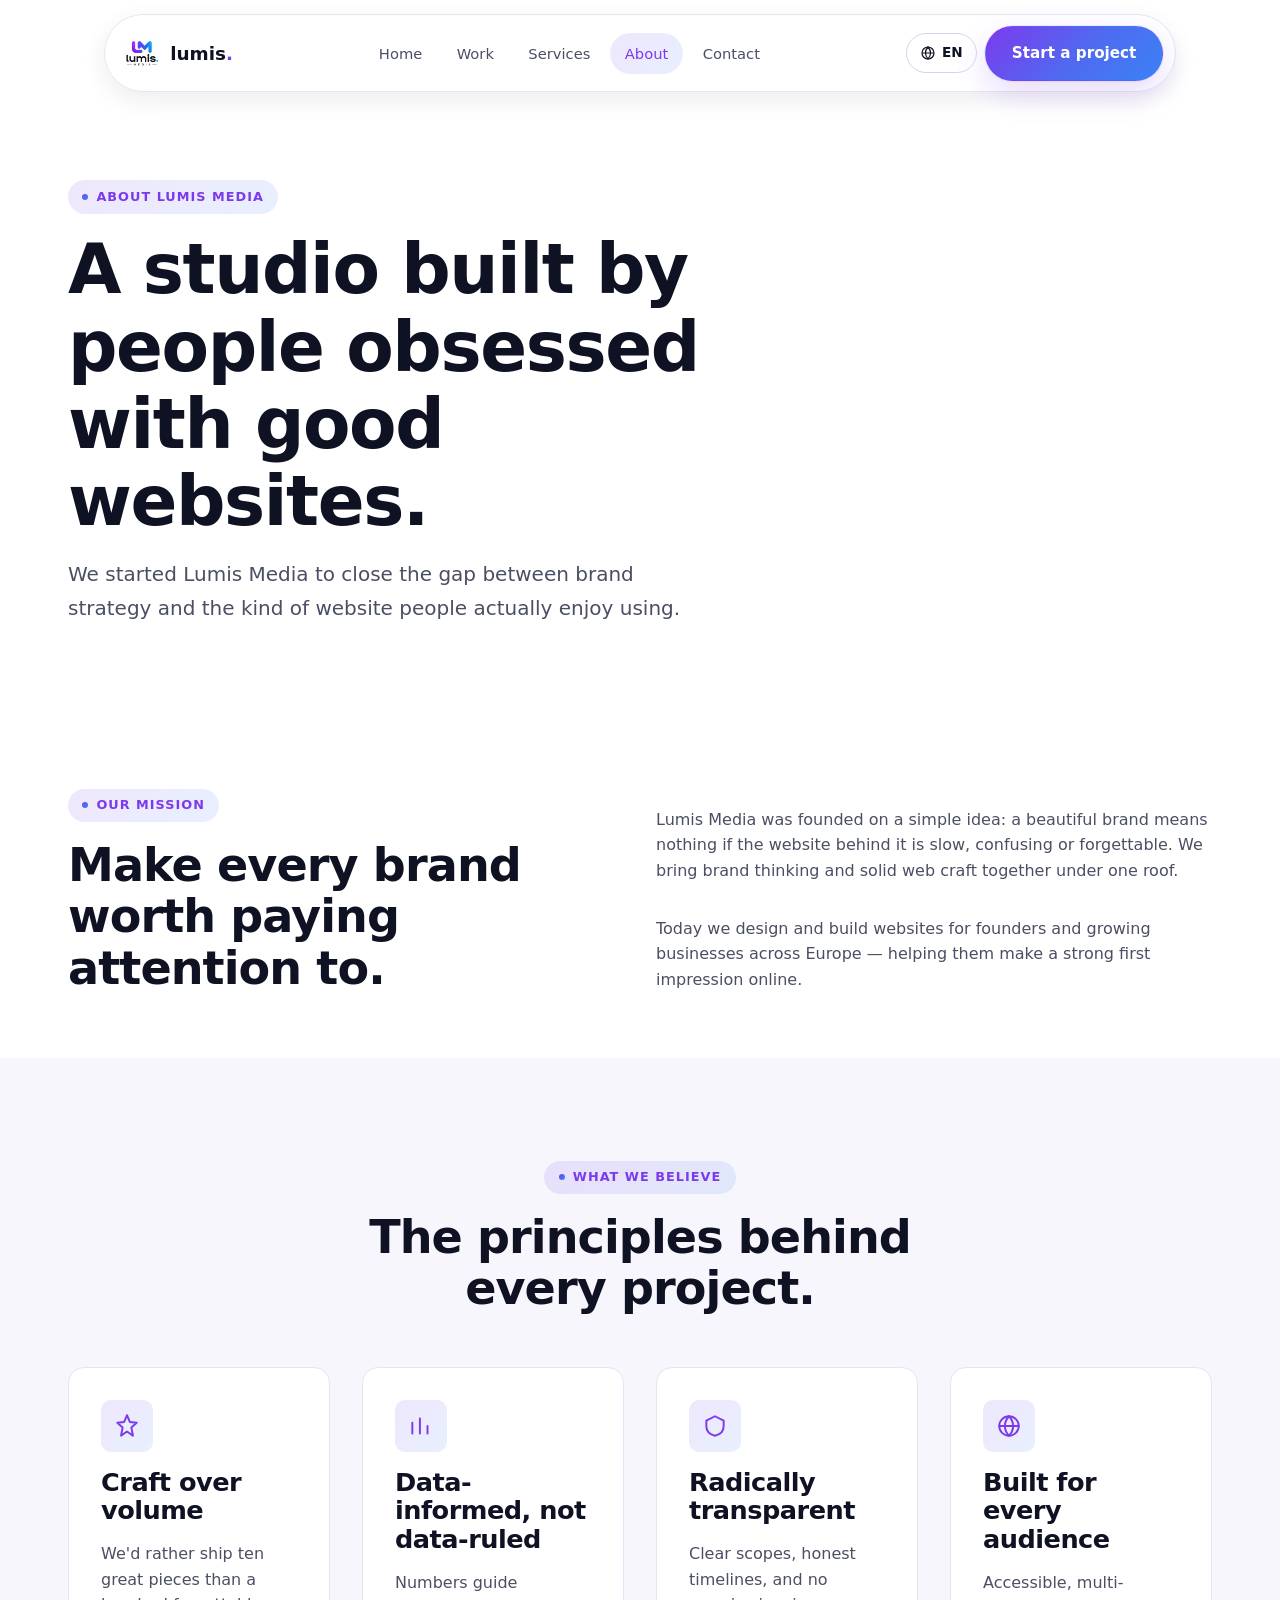
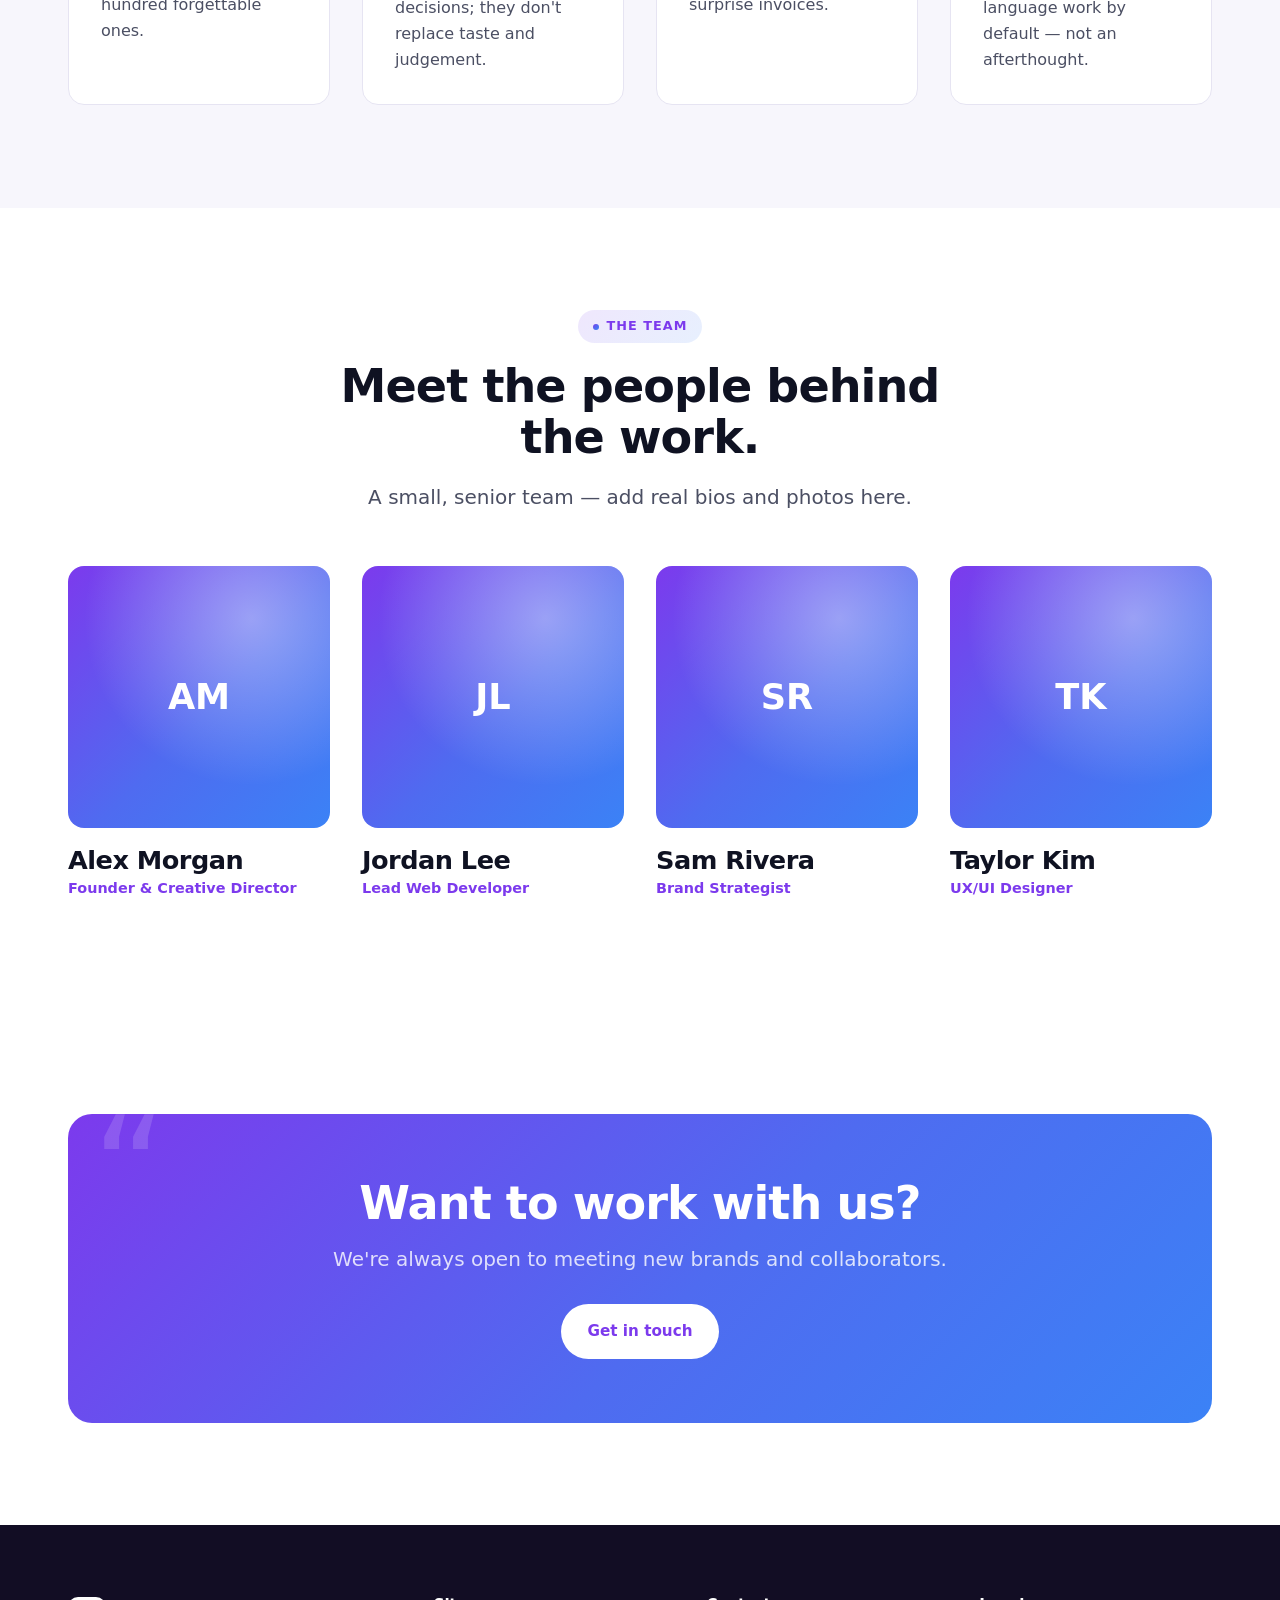
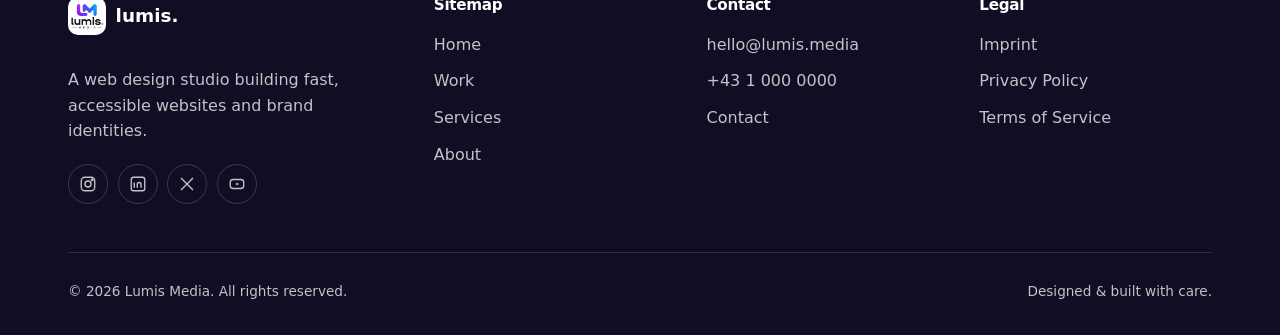
==== about.html @ 5426d350 "Initial commit: Lumis Media website Multi-page bilingual (EN/DE) website for Lumis Media, a web desi" ====
<!DOCTYPE html>
<html lang="en">
<head>
<meta charset="UTF-8">
<meta name="viewport" content="width=device-width, initial-scale=1">
<title data-page-title="meta.about_title">About — Lumis Media</title>
<meta name="description" content="Lumis Media is a media studio built by people obsessed with good stories — our mission, values and team.">
<link rel="icon" href="assets/img/logo.jpg">
<link rel="stylesheet" href="assets/css/styles.css">
</head>
<body>
<a class="skip-link" href="#main" data-i18n="common.skip_link">Skip to main content</a>

<div class="nav-wrap">
  <div class="container">
    <nav class="navbar" aria-label="Primary">
      <a class="brand" href="index.html">
        <img src="assets/img/logo.jpg" alt="Lumis Media logo" width="38" height="38">
        <span class="brand-word">lumis<span>.</span></span>
      </a>
      <div class="nav-links" role="menubar">
        <a href="index.html" data-i18n="common.nav.home">Home</a>
        <a href="work.html" data-i18n="common.nav.work">Work</a>
        <a href="services.html" data-i18n="common.nav.services">Services</a>
        <a href="about.html" aria-current="page" data-i18n="common.nav.about">About</a>
        <a href="contact.html" data-i18n="common.nav.contact">Contact</a>
      </div>
      <div class="nav-actions">
        <div class="lang-switch" data-lang-switch>
          <button class="lang-btn" data-lang-toggle aria-haspopup="true" aria-expanded="false" aria-label="Change language">
            <svg viewBox="0 0 24 24" fill="none" width="16" height="16" stroke="currentColor" stroke-width="1.8"><circle cx="12" cy="12" r="9"/><path d="M3 12h18M12 3c2.5 2.6 3.8 5.7 3.8 9s-1.3 6.4-3.8 9c-2.5-2.6-3.8-5.7-3.8-9s1.3-6.4 3.8-9Z"/></svg>
            <span data-lang-current>EN</span>
          </button>
          <div class="lang-menu" role="menu">
            <button role="menuitem" data-lang-option="en">English</button>
            <button role="menuitem" data-lang-option="de">Deutsch</button>
          </div>
        </div>
        <a class="btn btn-primary" href="contact.html" data-i18n="common.nav_cta">Start a project</a>
        <button class="nav-toggle" data-menu-toggle aria-label="Open menu" aria-expanded="false" aria-controls="mobile-menu">
          <svg viewBox="0 0 24 24" fill="none" width="20" height="20" stroke="currentColor" stroke-width="2" stroke-linecap="round"><path d="M4 7h16M4 12h16M4 17h16"/></svg>
        </button>
      </div>
    </nav>
  </div>
</div>

<div class="mobile-menu" id="mobile-menu" data-mobile-menu>
  <div class="mobile-menu-panel">
    <button class="mobile-menu-close" data-menu-close aria-label="Close menu">
      <svg viewBox="0 0 24 24" fill="none" width="18" height="18" stroke="currentColor" stroke-width="2" stroke-linecap="round"><path d="M6 6l12 12M18 6L6 18"/></svg>
    </button>
    <a href="index.html" data-i18n="common.nav.home">Home</a>
    <a href="work.html" data-i18n="common.nav.work">Work</a>
    <a href="services.html" data-i18n="common.nav.services">Services</a>
    <a href="about.html" data-i18n="common.nav.about">About</a>
    <a href="contact.html" data-i18n="common.nav.contact">Contact</a>
    <a class="btn btn-primary btn-block mt-2" href="contact.html" data-i18n="common.nav_cta">Start a project</a>
  </div>
</div>

<main id="main">

  <section class="page-hero container">
    <div class="section-head" data-reveal>
      <span class="eyebrow" data-i18n="about.hero.eyebrow">About Lumis Media</span>
      <h1 data-i18n="about.hero.title">A media studio built by people obsessed with good stories.</h1>
      <p class="text-lead mt-1" data-i18n="about.hero.lead">We started Lumis Media to close the gap between brand strategy and the kind of content people actually want to watch, read and share.</p>
    </div>
  </section>

  <section class="section-tight">
    <div class="container grid grid-2" style="align-items:center;">
      <div data-reveal>
        <span class="eyebrow" data-i18n="about.mission.eyebrow">Our mission</span>
        <h2 data-i18n="about.mission.title">Make every brand worth paying attention to.</h2>
      </div>
      <div data-reveal data-reveal-delay="1">
        <p class="text-muted mt-1" data-i18n="about.mission.text_1">Lumis Media was founded on a simple idea: great strategy means nothing if the content it produces gets scrolled past. We bring brand thinking and craft production together under one roof.</p>
        <p class="text-muted mt-2" data-i18n="about.mission.text_2">Today we work with founders, marketing teams and media brands across Europe — helping them plan, produce and distribute content that actually earns attention.</p>
      </div>
    </div>
  </section>

  <section class="section section-alt">
    <div class="container">
      <div class="section-head center" data-reveal>
        <span class="eyebrow" data-i18n="about.values.eyebrow">What we believe</span>
        <h2 data-i18n="about.values.title">The principles behind every project.</h2>
      </div>
      <div class="grid grid-4">
        <div class="card value-card" data-reveal>
          <div class="icon-tile"><svg viewBox="0 0 24 24" fill="none" stroke="currentColor" stroke-width="1.8" stroke-linecap="round" stroke-linejoin="round"><path d="M12 2l2.6 6.3L21 9l-5 4.3L17.5 21 12 17l-5.5 4L8 13.3 3 9l6.4-0.7z"/></svg></div>
          <h3 data-i18n="about.values.v1_title">Craft over volume</h3>
          <p class="text-muted mt-1" data-i18n="about.values.v1_text">We'd rather ship ten great pieces than a hundred forgettable ones.</p>
        </div>
        <div class="card value-card" data-reveal data-reveal-delay="1">
          <div class="icon-tile"><svg viewBox="0 0 24 24" fill="none" stroke="currentColor" stroke-width="1.8" stroke-linecap="round" stroke-linejoin="round"><path d="M4 19V9M11 19V5M18 19v-7"/></svg></div>
          <h3 data-i18n="about.values.v2_title">Data-informed, not data-ruled</h3>
          <p class="text-muted mt-1" data-i18n="about.values.v2_text">Numbers guide decisions; they don't replace taste and judgement.</p>
        </div>
        <div class="card value-card" data-reveal data-reveal-delay="2">
          <div class="icon-tile"><svg viewBox="0 0 24 24" fill="none" stroke="currentColor" stroke-width="1.8" stroke-linecap="round" stroke-linejoin="round"><path d="M12 3l8 4v5c0 4.5-3.2 7.9-8 9-4.8-1.1-8-4.5-8-9V7z"/></svg></div>
          <h3 data-i18n="about.values.v3_title">Radically transparent</h3>
          <p class="text-muted mt-1" data-i18n="about.values.v3_text">Clear scopes, honest timelines, and no surprise invoices.</p>
        </div>
        <div class="card value-card" data-reveal data-reveal-delay="3">
          <div class="icon-tile"><svg viewBox="0 0 24 24" fill="none" stroke="currentColor" stroke-width="1.8" stroke-linecap="round" stroke-linejoin="round"><circle cx="12" cy="12" r="9"/><path d="M3 12h18M12 3c2.5 2.6 3.8 5.7 3.8 9s-1.3 6.4-3.8 9c-2.5-2.6-3.8-5.7-3.8-9s1.3-6.4 3.8-9Z"/></svg></div>
          <h3 data-i18n="about.values.v4_title">Built for every audience</h3>
          <p class="text-muted mt-1" data-i18n="about.values.v4_text">Accessible, multi-language work by default — not an afterthought.</p>
        </div>
      </div>
    </div>
  </section>

  <section class="section">
    <div class="container">
      <div class="section-head center" data-reveal>
        <span class="eyebrow" data-i18n="about.team.eyebrow">The team</span>
        <h2 data-i18n="about.team.title">Meet the people behind the work.</h2>
        <p class="text-lead mt-1" data-i18n="about.team.text">A small, senior team — add real bios and photos here.</p>
      </div>
      <div class="grid grid-4">
        <div class="team-card" data-reveal>
          <div class="team-avatar">AM</div>
          <h3 data-i18n="about.team.t1_name">Alex Morgan</h3>
          <p class="team-role" data-i18n="about.team.t1_role">Founder & Creative Director</p>
        </div>
        <div class="team-card" data-reveal data-reveal-delay="1">
          <div class="team-avatar">JL</div>
          <h3 data-i18n="about.team.t2_name">Jordan Lee</h3>
          <p class="team-role" data-i18n="about.team.t2_role">Head of Video Production</p>
        </div>
        <div class="team-card" data-reveal data-reveal-delay="2">
          <div class="team-avatar">SR</div>
          <h3 data-i18n="about.team.t3_name">Sam Rivera</h3>
          <p class="team-role" data-i18n="about.team.t3_role">Brand Strategist</p>
        </div>
        <div class="team-card" data-reveal data-reveal-delay="3">
          <div class="team-avatar">TK</div>
          <h3 data-i18n="about.team.t4_name">Taylor Kim</h3>
          <p class="team-role" data-i18n="about.team.t4_role">Social & Growth Lead</p>
        </div>
      </div>
    </div>
  </section>

  <section class="section">
    <div class="container">
      <div class="testimonial" data-reveal style="text-align:center; display:flex; flex-direction:column; align-items:center;">
        <h2 style="color:#fff; margin-bottom:0.75rem;" data-i18n="about.cta.title">Want to work with us?</h2>
        <p class="text-lead" style="color:rgba(255,255,255,0.8); margin-bottom:1.75rem;" data-i18n="about.cta.text">We're always open to meeting new brands and collaborators.</p>
        <a class="btn btn-light" href="contact.html" data-i18n="about.cta.cta">Get in touch</a>
      </div>
    </div>
  </section>

</main>

<footer class="footer">
  <div class="container">
    <div class="footer-grid">
      <div>
        <a class="brand" href="index.html">
          <img src="assets/img/logo.jpg" alt="Lumis Media logo" width="38" height="38">
          <span class="brand-word">lumis<span>.</span></span>
        </a>
        <p class="mt-2" style="max-width:32ch" data-i18n="common.footer.tagline">A creative media studio crafting stories, brands and campaigns that move audiences.</p>
        <div class="footer-social">
          <a href="#" aria-label="Instagram"><svg viewBox="0 0 24 24" fill="none" stroke="currentColor" stroke-width="1.8"><rect x="3" y="3" width="18" height="18" rx="5"/><circle cx="12" cy="12" r="4"/><circle cx="17.5" cy="6.5" r="1"/></svg></a>
          <a href="#" aria-label="LinkedIn"><svg viewBox="0 0 24 24" fill="none" stroke="currentColor" stroke-width="1.8"><rect x="3" y="3" width="18" height="18" rx="3"/><path d="M7 10v7M7 7v.01M11 17v-4.5a2.5 2.5 0 0 1 5 0V17"/></svg></a>
          <a href="#" aria-label="X (Twitter)"><svg viewBox="0 0 24 24" fill="none" stroke="currentColor" stroke-width="1.8"><path d="M4 4l16 16M20 4L4 20"/></svg></a>
          <a href="#" aria-label="YouTube"><svg viewBox="0 0 24 24" fill="none" stroke="currentColor" stroke-width="1.8"><rect x="3" y="6" width="18" height="12" rx="4"/><path d="M11 10l4 2-4 2z" fill="currentColor" stroke="none"/></svg></a>
        </div>
      </div>
      <div>
        <h4 data-i18n="common.footer.col_sitemap">Sitemap</h4>
        <ul>
          <li><a href="index.html" data-i18n="common.nav.home">Home</a></li>
          <li><a href="work.html" data-i18n="common.nav.work">Work</a></li>
          <li><a href="services.html" data-i18n="common.nav.services">Services</a></li>
          <li><a href="about.html" data-i18n="common.nav.about">About</a></li>
        </ul>
      </div>
      <div>
        <h4 data-i18n="common.footer.col_contact">Contact</h4>
        <ul>
          <li><a href="mailto:hello@lumis.media">hello@lumis.media</a></li>
          <li><a href="tel:+43100000000">+43 1 000 0000</a></li>
          <li><a href="contact.html" data-i18n="common.nav.contact">Contact</a></li>
        </ul>
      </div>
      <div>
        <h4 data-i18n="common.footer.col_legal">Legal</h4>
        <ul>
          <li><a href="#" data-i18n="common.footer.imprint">Imprint</a></li>
          <li><a href="#" data-i18n="common.footer.privacy">Privacy Policy</a></li>
          <li><a href="#" data-i18n="common.footer.terms">Terms of Service</a></li>
        </ul>
      </div>
    </div>
    <div class="footer-bottom">
      <span>&copy; 2026 Lumis Media. <span data-i18n="common.footer.rights">All rights reserved.</span></span>
      <span data-i18n="common.footer.made_with">Designed & built with care.</span>
    </div>
  </div>
</footer>

<script src="assets/js/i18n-data.js"></script>
<script src="assets/js/i18n.js"></script>
<script src="assets/js/main.js"></script>
</body>
</html>
---- assets/css/styles.css ----
/* ==========================================================================
   Lumis Media — Design System
   Brand: violet -> blue gradient, clean light editorial, premium sans type
   ========================================================================== */

@import url('https://api.fontshare.com/v2/css?f[]=satoshi@700,500,400&f[]=general-sans@400,500,600,700&display=swap');

:root {
  /* Brand */
  --color-primary: #7C3AED;      /* violet-600 */
  --color-primary-dark: #6425D0;
  --color-primary-light: #A78BFA;
  --color-secondary: #3B82F6;    /* blue-500 */
  --color-secondary-light: #60A5FA;
  --gradient-brand: linear-gradient(135deg, #7C3AED 0%, #4F6BF0 55%, #3B82F6 100%);
  --gradient-brand-soft: linear-gradient(135deg, rgba(124,58,237,0.12) 0%, rgba(59,130,246,0.12) 100%);

  /* Neutrals */
  --color-bg: #FFFFFF;
  --color-bg-alt: #F7F6FC;
  --color-bg-dark: #120D24;
  --color-text: #0F1222;
  --color-text-muted: #4B4F63;
  --color-text-soft: #6B7086;
  --color-border: #E6E4F2;
  --color-border-strong: #D6D2EC;

  /* Feedback */
  --color-success: #16A34A;
  --color-error: #DC2626;

  /* Typography */
  --font-display: 'Satoshi', 'General Sans', 'Inter', system-ui, -apple-system, sans-serif;
  --font-body: 'General Sans', 'Inter', system-ui, -apple-system, sans-serif;

  /* Spacing / Layout */
  --container-max: 1240px;
  --container-pad: clamp(1.25rem, 4vw, 3rem);
  --radius-sm: 10px;
  --radius-md: 16px;
  --radius-lg: 24px;
  --radius-pill: 999px;

  /* Motion */
  --ease-out: cubic-bezier(0.16, 1, 0.3, 1);
  --dur-fast: 180ms;
  --dur-base: 300ms;
  --dur-slow: 600ms;

  /* Elevation */
  --shadow-sm: 0 1px 2px rgba(15, 18, 34, 0.06), 0 1px 1px rgba(15, 18, 34, 0.04);
  --shadow-md: 0 8px 24px rgba(30, 20, 70, 0.08);
  --shadow-lg: 0 20px 48px rgba(30, 20, 70, 0.14);
  --shadow-glow: 0 0 0 1px rgba(124,58,237,0.08), 0 12px 32px rgba(124,58,237,0.18);

  --z-nav: 100;
  --z-overlay: 200;
  --z-toast: 300;
}

/* ---------- Reset ---------- */
*, *::before, *::after { box-sizing: border-box; }
html { scroll-behavior: smooth; -webkit-text-size-adjust: 100%; }
@media (prefers-reduced-motion: reduce) {
  html { scroll-behavior: auto; }
  *, *::before, *::after {
    animation-duration: 0.01ms !important;
    animation-iteration-count: 1 !important;
    transition-duration: 0.01ms !important;
    scroll-behavior: auto !important;
  }
}

body {
  margin: 0;
  font-family: var(--font-body);
  font-size: 16px;
  line-height: 1.6;
  color: var(--color-text);
  background: var(--color-bg);
  -webkit-font-smoothing: antialiased;
  overflow-x: hidden;
}

img, svg, video { max-width: 100%; display: block; }
img { height: auto; }
a { color: inherit; text-decoration: none; }
ul { margin: 0; padding: 0; list-style: none; }
button { font: inherit; cursor: pointer; }
input, textarea, select { font: inherit; }

h1, h2, h3, h4 {
  font-family: var(--font-display);
  font-weight: 700;
  line-height: 1.12;
  letter-spacing: -0.02em;
  margin: 0;
  color: var(--color-text);
}

h1 { font-size: clamp(2.4rem, 5.4vw, 4.6rem); }
h2 { font-size: clamp(1.9rem, 3.6vw, 3rem); }
h3 { font-size: clamp(1.25rem, 2vw, 1.6rem); }

p { margin: 0; }
.text-lead { font-size: clamp(1.05rem, 1.6vw, 1.25rem); color: var(--color-text-muted); line-height: 1.7; }
.text-muted { color: var(--color-text-muted); }
.text-soft { color: var(--color-text-soft); }

:focus-visible {
  outline: 3px solid var(--color-primary);
  outline-offset: 2px;
  border-radius: 4px;
}

.skip-link {
  position: absolute;
  left: 1rem;
  top: -60px;
  background: var(--color-text);
  color: #fff;
  padding: 0.75rem 1.25rem;
  border-radius: var(--radius-sm);
  z-index: 999;
  transition: top var(--dur-base) var(--ease-out);
}
.skip-link:focus { top: 1rem; }

/* ---------- Layout ---------- */
.container {
  width: 100%;
  max-width: var(--container-max);
  margin-inline: auto;
  padding-inline: var(--container-pad);
}

section { position: relative; }
.section { padding-block: clamp(3.5rem, 8vw, 7rem); }
.section-tight { padding-block: clamp(2.5rem, 5vw, 4rem); }
.section-alt { background: var(--color-bg-alt); }

.eyebrow {
  display: inline-flex;
  align-items: center;
  gap: 0.5rem;
  font-size: 0.8rem;
  font-weight: 600;
  letter-spacing: 0.08em;
  text-transform: uppercase;
  color: var(--color-primary);
  background: var(--gradient-brand-soft);
  padding: 0.4rem 0.9rem;
  border-radius: var(--radius-pill);
  margin-bottom: 1.1rem;
}
.eyebrow::before {
  content: '';
  width: 6px; height: 6px;
  border-radius: 50%;
  background: var(--gradient-brand);
}

.section-head { max-width: 640px; margin-bottom: clamp(2rem, 5vw, 3.25rem); }
.section-head.center { margin-inline: auto; text-align: center; }

.grid { display: grid; gap: clamp(1.25rem, 3vw, 2rem); }
.grid-2 { grid-template-columns: repeat(2, 1fr); }
.grid-3 { grid-template-columns: repeat(3, 1fr); }
.grid-4 { grid-template-columns: repeat(4, 1fr); }

@media (max-width: 900px) {
  .grid-3, .grid-4 { grid-template-columns: repeat(2, 1fr); }
}
@media (max-width: 620px) {
  .grid-2, .grid-3, .grid-4 { grid-template-columns: 1fr; }
}

/* ---------- Buttons ---------- */
.btn {
  display: inline-flex;
  align-items: center;
  justify-content: center;
  gap: 0.55rem;
  font-family: var(--font-display);
  font-weight: 600;
  font-size: 0.95rem;
  padding: 0.9rem 1.6rem;
  border-radius: var(--radius-pill);
  border: 1px solid transparent;
  cursor: pointer;
  transition: transform var(--dur-fast) var(--ease-out), box-shadow var(--dur-fast) var(--ease-out), background var(--dur-fast) var(--ease-out), color var(--dur-fast) var(--ease-out), border-color var(--dur-fast) var(--ease-out);
  white-space: nowrap;
  min-height: 44px;
}
.btn:active { transform: scale(0.97); }
.btn svg { width: 18px; height: 18px; flex-shrink: 0; transition: transform var(--dur-base) var(--ease-out); }

.btn-primary {
  background: var(--gradient-brand);
  color: #fff;
  box-shadow: var(--shadow-glow);
}
.btn-primary:hover { transform: translateY(-2px); box-shadow: 0 16px 40px rgba(124,58,237,0.28); }

.btn-ghost {
  background: transparent;
  color: var(--color-text);
  border-color: var(--color-border-strong);
}
.btn-ghost:hover { border-color: var(--color-primary); color: var(--color-primary); background: var(--gradient-brand-soft); }

.btn-light {
  background: #fff;
  color: var(--color-primary);
}
.btn-light:hover { transform: translateY(-2px); box-shadow: var(--shadow-lg); }

.btn-block { width: 100%; }
.btn:hover svg.arrow { transform: translateX(3px); }

/* ---------- Navbar ---------- */
.nav-wrap {
  position: sticky;
  top: 0;
  z-index: var(--z-nav);
  padding-top: 0.9rem;
}
.navbar {
  max-width: var(--container-max);
  margin-inline: auto;
  margin-inline: max(1rem, calc((100vw - var(--container-max)) / 2 + 1rem));
  display: flex;
  align-items: center;
  justify-content: space-between;
  gap: 1rem;
  padding: 0.65rem 0.75rem 0.65rem 1.1rem;
  background: rgba(255, 255, 255, 0.72);
  backdrop-filter: blur(16px) saturate(160%);
  -webkit-backdrop-filter: blur(16px) saturate(160%);
  border: 1px solid var(--color-border);
  border-radius: var(--radius-pill);
  box-shadow: var(--shadow-md);
}

.brand { display: flex; align-items: center; gap: 0.6rem; font-family: var(--font-display); font-weight: 700; }
.brand img { width: 38px; height: 38px; border-radius: 10px; }
.brand-word { font-size: 1.15rem; color: var(--color-text); }
.brand-word span { color: var(--color-primary); }

.nav-links { display: flex; align-items: center; gap: 0.35rem; }
.nav-links a {
  padding: 0.55rem 0.9rem;
  border-radius: var(--radius-pill);
  font-size: 0.92rem;
  font-weight: 500;
  color: var(--color-text-muted);
  transition: background var(--dur-fast) var(--ease-out), color var(--dur-fast) var(--ease-out);
}
.nav-links a:hover, .nav-links a[aria-current="page"] { background: var(--gradient-brand-soft); color: var(--color-primary); }

.nav-actions { display: flex; align-items: center; gap: 0.5rem; }

.lang-switch { position: relative; }
.lang-btn {
  display: flex; align-items: center; gap: 0.35rem;
  background: transparent; border: 1px solid var(--color-border-strong);
  border-radius: var(--radius-pill); padding: 0.5rem 0.85rem;
  font-size: 0.85rem; font-weight: 600; color: var(--color-text);
  min-height: 40px;
}
.lang-btn:hover { border-color: var(--color-primary); }
.lang-menu {
  position: absolute; right: 0; top: calc(100% + 0.5rem);
  background: #fff; border: 1px solid var(--color-border);
  border-radius: var(--radius-sm); box-shadow: var(--shadow-lg);
  padding: 0.4rem; min-width: 140px;
  opacity: 0; visibility: hidden; transform: translateY(-6px);
  transition: opacity var(--dur-fast) var(--ease-out), transform var(--dur-fast) var(--ease-out), visibility var(--dur-fast);
}
.lang-switch.open .lang-menu { opacity: 1; visibility: visible; transform: translateY(0); }
.lang-menu button {
  display: flex; width: 100%; align-items: center; gap: 0.5rem;
  background: none; border: none; padding: 0.55rem 0.7rem; border-radius: 8px;
  font-size: 0.88rem; color: var(--color-text); text-align: left; min-height: 40px;
}
.lang-menu button:hover { background: var(--color-bg-alt); }
.lang-menu button[aria-current="true"] { color: var(--color-primary); font-weight: 600; }

.nav-toggle {
  display: none;
  background: var(--color-text); color: #fff;
  width: 42px; height: 42px; border-radius: 50%;
  align-items: center; justify-content: center; border: none;
}

@media (max-width: 860px) {
  .nav-links { display: none; }
  .nav-toggle { display: inline-flex; }
}

@media (max-width: 520px) {
  .navbar { padding: 0.55rem 0.6rem 0.55rem 0.9rem; }
  .nav-actions .btn-primary { display: none; }
  .brand-word { font-size: 1.05rem; }
}

.mobile-menu {
  position: fixed; inset: 0; z-index: var(--z-overlay);
  background: rgba(15, 18, 34, 0.5);
  backdrop-filter: blur(4px);
  opacity: 0; visibility: hidden; transition: opacity var(--dur-base) var(--ease-out), visibility var(--dur-base);
}
.mobile-menu.open { opacity: 1; visibility: visible; }
.mobile-menu-panel {
  position: absolute; top: 0; right: 0; height: 100%; width: min(320px, 85vw);
  background: #fff; padding: 1.5rem; display: flex; flex-direction: column; gap: 1.5rem;
  transform: translateX(100%); transition: transform var(--dur-slow) var(--ease-out);
  overflow-y: auto;
}
.mobile-menu.open .mobile-menu-panel { transform: translateX(0); }
.mobile-menu-panel a {
  font-family: var(--font-display); font-size: 1.15rem; font-weight: 600;
  padding: 0.85rem 0.5rem; border-bottom: 1px solid var(--color-border);
}
.mobile-menu-close {
  align-self: flex-end; width: 42px; height: 42px; border-radius: 50%;
  background: var(--color-bg-alt); border: none; display: flex; align-items: center; justify-content: center;
}

/* ---------- Hero ---------- */
.hero {
  position: relative;
  padding-block: clamp(3.5rem, 10vw, 7rem) clamp(3rem, 8vw, 5rem);
  overflow: hidden;
  isolation: isolate;
}
.hero-bg-blob {
  position: absolute;
  inset: -20% -10% auto auto;
  width: min(60vw, 720px);
  aspect-ratio: 1;
  background: var(--gradient-brand);
  opacity: 0.16;
  filter: blur(80px);
  border-radius: 50%;
  z-index: -1;
  transition: transform 900ms var(--ease-out);
  will-change: transform;
}
.hero-grid {
  display: grid;
  grid-template-columns: 1.1fr 0.9fr;
  gap: clamp(2rem, 5vw, 4rem);
  align-items: center;
}
@media (max-width: 940px) {
  .hero-grid { grid-template-columns: 1fr; text-align: left; }
}

.hero-copy h1 { margin-bottom: 1.25rem; }
.hero-copy .text-lead { margin-bottom: 2rem; max-width: 46ch; }
.hero-actions { display: flex; gap: 1rem; flex-wrap: wrap; }

.hero-visual {
  position: relative;
  aspect-ratio: 4/5;
  border-radius: var(--radius-lg);
  background: var(--gradient-brand);
  box-shadow: var(--shadow-lg);
  overflow: hidden;
}
.hero-visual::after {
  content: '';
  position: absolute; inset: 0;
  background: radial-gradient(circle at 30% 20%, rgba(255,255,255,0.35), transparent 55%);
  mix-blend-mode: overlay;
}
.hero-visual-card {
  position: absolute; left: 1.25rem; right: 1.25rem; bottom: 1.25rem;
  background: rgba(255,255,255,0.92);
  backdrop-filter: blur(10px);
  border-radius: var(--radius-md);
  padding: 1.1rem 1.3rem;
  display: flex; align-items: center; gap: 0.9rem;
  box-shadow: var(--shadow-md);
}
.hero-visual-card .dot { width: 42px; height: 42px; border-radius: 50%; background: var(--gradient-brand); flex-shrink: 0; }

.hero-stats { display: flex; gap: clamp(1.5rem, 4vw, 3rem); margin-top: clamp(2.5rem, 5vw, 3.5rem); flex-wrap: wrap; }
.hero-stat .num { font-family: var(--font-display); font-size: clamp(1.6rem, 3vw, 2.2rem); font-weight: 700; color: var(--color-text); }
.hero-stat .num .grad { background: var(--gradient-brand); -webkit-background-clip: text; background-clip: text; color: transparent; }
.hero-stat .label { font-size: 0.85rem; color: var(--color-text-soft); }

/* ---------- Marquee ---------- */
.marquee { overflow: hidden; -webkit-mask-image: linear-gradient(90deg, transparent, #000 8%, #000 92%, transparent); mask-image: linear-gradient(90deg, transparent, #000 8%, #000 92%, transparent); }
.marquee-track {
  display: flex;
  width: max-content;
  gap: clamp(2.5rem, 6vw, 4.5rem);
  animation: marquee 28s linear infinite;
}
.marquee:hover .marquee-track { animation-play-state: paused; }
.marquee-track span {
  font-family: var(--font-display); font-weight: 700; font-size: 1.4rem;
  color: var(--color-text-soft); opacity: 0.55; white-space: nowrap;
}
@keyframes marquee { from { transform: translateX(0); } to { transform: translateX(-50%); } }

/* ---------- Cards ---------- */
.card {
  background: #fff;
  border: 1px solid var(--color-border);
  border-radius: var(--radius-md);
  padding: clamp(1.5rem, 3vw, 2rem);
  transition: transform var(--dur-base) var(--ease-out), box-shadow var(--dur-base) var(--ease-out), border-color var(--dur-base) var(--ease-out);
}
.card:hover { transform: translateY(-6px); box-shadow: var(--shadow-lg); border-color: var(--color-border-strong); }

.icon-tile {
  width: 52px; height: 52px; border-radius: var(--radius-sm);
  background: var(--gradient-brand-soft);
  display: flex; align-items: center; justify-content: center;
  color: var(--color-primary);
  margin-bottom: 1.25rem;
}
.icon-tile svg { width: 26px; height: 26px; }

.service-card h3 { margin-bottom: 0.6rem; }
.service-card p { color: var(--color-text-muted); }
.service-card .tag-list { margin-top: 1.1rem; display: flex; flex-wrap: wrap; gap: 0.4rem; }
.tag {
  font-size: 0.76rem; font-weight: 600; padding: 0.3rem 0.65rem;
  border-radius: var(--radius-pill); background: var(--color-bg-alt); color: var(--color-text-muted);
}

/* Project / work cards */
.project-card {
  position: relative;
  border-radius: var(--radius-lg);
  overflow: hidden;
  border: 1px solid var(--color-border);
  background: #fff;
  cursor: pointer;
  transition: transform var(--dur-base) var(--ease-out), box-shadow var(--dur-base) var(--ease-out);
}
.project-card:hover { transform: translateY(-6px); box-shadow: var(--shadow-lg); }
.project-thumb {
  aspect-ratio: 4/3;
  position: relative;
  overflow: hidden;
}
.project-thumb img { width: 100%; height: 100%; object-fit: cover; transition: transform 700ms var(--ease-out); }
.project-card:hover .project-thumb img { transform: scale(1.06); }
.project-thumb .placeholder-art { width: 100%; height: 100%; }
.project-body { padding: 1.4rem 1.5rem 1.6rem; }
.project-cat { font-size: 0.78rem; font-weight: 600; color: var(--color-primary); text-transform: uppercase; letter-spacing: 0.05em; }
.project-body h3 { margin-top: 0.4rem; }
.project-body p { color: var(--color-text-muted); margin-top: 0.4rem; font-size: 0.94rem; }

.project-card.featured { grid-column: span 2; }
.project-card.featured .project-thumb { aspect-ratio: 16/9; }
@media (max-width: 760px) { .project-card.featured { grid-column: span 1; } }

.badge-placeholder {
  position: absolute; top: 0.9rem; left: 0.9rem;
  background: rgba(15,18,34,0.85); color: #fff;
  font-size: 0.72rem; font-weight: 600; letter-spacing: 0.03em;
  padding: 0.35rem 0.7rem; border-radius: var(--radius-pill);
  z-index: 2;
}

/* Filters */
.filter-bar { display: flex; flex-wrap: wrap; gap: 0.6rem; margin-bottom: clamp(2rem, 4vw, 2.75rem); }
.filter-btn {
  background: #fff; border: 1px solid var(--color-border-strong);
  padding: 0.55rem 1.1rem; border-radius: var(--radius-pill);
  font-size: 0.88rem; font-weight: 600; color: var(--color-text-muted);
  transition: all var(--dur-fast) var(--ease-out); min-height: 42px;
}
.filter-btn:hover { border-color: var(--color-primary); color: var(--color-primary); }
.filter-btn.active { background: var(--gradient-brand); color: #fff; border-color: transparent; }

/* ---------- Team ---------- */
.team-card { text-align: left; }
.team-avatar {
  width: 100%; aspect-ratio: 1; border-radius: var(--radius-md);
  background: var(--gradient-brand); display: flex; align-items: center; justify-content: center;
  font-family: var(--font-display); font-weight: 700; font-size: 2.2rem; color: #fff;
  margin-bottom: 1.1rem; position: relative; overflow: hidden;
}
.team-avatar::after { content: ''; position: absolute; inset: 0; background: radial-gradient(circle at 70% 20%, rgba(255,255,255,0.4), transparent 60%); }
.team-card h3 { margin-bottom: 0.15rem; }
.team-role { color: var(--color-primary); font-weight: 600; font-size: 0.9rem; margin-bottom: 0.6rem; }

/* ---------- Testimonial ---------- */
.testimonial {
  background: var(--gradient-brand);
  border-radius: var(--radius-lg);
  padding: clamp(2.25rem, 6vw, 4rem);
  color: #fff;
  position: relative;
  overflow: hidden;
}
.testimonial::before {
  content: '\201C';
  position: absolute; top: -1rem; left: 1.5rem;
  font-family: var(--font-display); font-size: 9rem; color: rgba(255,255,255,0.15); line-height: 1;
}
.testimonial blockquote { font-size: clamp(1.2rem, 2.4vw, 1.7rem); font-family: var(--font-display); font-weight: 500; max-width: 70ch; position: relative; z-index: 1; margin: 0 0 1.75rem; }
.testimonial .author { display: flex; align-items: center; gap: 0.9rem; }
.testimonial .avatar { width: 46px; height: 46px; border-radius: 50%; background: rgba(255,255,255,0.25); flex-shrink: 0; }

/* ---------- Newsletter / CTA band ---------- */
.cta-band {
  border-radius: var(--radius-lg);
  background: var(--color-bg-dark);
  color: #fff;
  padding: clamp(2.5rem, 6vw, 4.5rem);
  position: relative;
  overflow: hidden;
  isolation: isolate;
}
.cta-band::before {
  content: '';
  position: absolute; inset: 0;
  background: radial-gradient(circle at 15% 15%, rgba(124,58,237,0.55), transparent 45%), radial-gradient(circle at 85% 85%, rgba(59,130,246,0.5), transparent 45%);
  z-index: -1;
}
.cta-band .grid-2 { align-items: center; }

.form-row { display: flex; gap: 0.75rem; flex-wrap: wrap; margin-top: 1.5rem; }
.form-row input[type="email"] {
  flex: 1 1 240px;
  min-width: 0;
  padding: 0.9rem 1.2rem;
  border-radius: var(--radius-pill);
  border: 1px solid rgba(255,255,255,0.25);
  background: rgba(255,255,255,0.08);
  color: #fff;
  min-height: 48px;
}
.form-row input::placeholder { color: rgba(255,255,255,0.6); }
.form-note { font-size: 0.8rem; color: rgba(255,255,255,0.6); margin-top: 0.75rem; }

/* ---------- Forms (contact) ---------- */
.field { margin-bottom: 1.3rem; }
.field label { display: block; font-weight: 600; font-size: 0.9rem; margin-bottom: 0.5rem; }
.field input, .field textarea {
  width: 100%;
  padding: 0.85rem 1.05rem;
  border: 1px solid var(--color-border-strong);
  border-radius: var(--radius-sm);
  background: #fff;
  color: var(--color-text);
  min-height: 48px;
  transition: border-color var(--dur-fast) var(--ease-out), box-shadow var(--dur-fast) var(--ease-out);
}
.field textarea { min-height: 140px; resize: vertical; }
.field input:focus, .field textarea:focus {
  outline: none; border-color: var(--color-primary); box-shadow: 0 0 0 4px rgba(124,58,237,0.14);
}
.field .error-msg { display: none; color: var(--color-error); font-size: 0.82rem; margin-top: 0.4rem; }
.field.invalid input, .field.invalid textarea { border-color: var(--color-error); }
.field.invalid .error-msg { display: block; }

.form-success {
  display: none;
  align-items: center; gap: 0.75rem;
  background: #ECFDF3; color: #027A48;
  border: 1px solid #ABEFC6; border-radius: var(--radius-sm);
  padding: 1rem 1.2rem; margin-top: 1.25rem; font-weight: 600;
}
.form-success.show { display: flex; }

/* ---------- Footer ---------- */
.footer { background: var(--color-bg-dark); color: rgba(255,255,255,0.75); padding-block: clamp(3rem, 6vw, 4.5rem) 2rem; }
.footer .brand-word, .footer .brand-word span { color: #fff; }
.footer-grid { display: grid; grid-template-columns: 1.4fr 1fr 1fr 1fr; gap: 2.5rem; }
@media (max-width: 780px) { .footer-grid { grid-template-columns: 1fr 1fr; } }
@media (max-width: 480px) { .footer-grid { grid-template-columns: 1fr; } }
.footer h4 { color: #fff; font-size: 0.95rem; margin-bottom: 1.1rem; }
.footer ul li { margin-bottom: 0.7rem; }
.footer a:hover { color: #fff; }
.footer-social { display: flex; gap: 0.6rem; margin-top: 1.25rem; }
.footer-social a {
  width: 40px; height: 40px; border-radius: 50%; border: 1px solid rgba(255,255,255,0.18);
  display: flex; align-items: center; justify-content: center;
}
.footer-social a:hover { background: rgba(255,255,255,0.1); }
.footer-social svg { width: 18px; height: 18px; }
.footer-bottom {
  margin-top: 3rem; padding-top: 1.75rem; border-top: 1px solid rgba(255,255,255,0.12);
  display: flex; justify-content: space-between; flex-wrap: wrap; gap: 1rem; font-size: 0.85rem;
}

/* ---------- Scroll reveal ---------- */
[data-reveal] { opacity: 0; transform: translateY(28px); transition: opacity var(--dur-slow) var(--ease-out), transform var(--dur-slow) var(--ease-out); }
[data-reveal].in-view { opacity: 1; transform: translateY(0); }
[data-reveal-delay="1"] { transition-delay: 90ms; }
[data-reveal-delay="2"] { transition-delay: 180ms; }
[data-reveal-delay="3"] { transition-delay: 270ms; }
[data-reveal-delay="4"] { transition-delay: 360ms; }

/* ---------- Page hero (inner pages) ---------- */
.page-hero { padding-block: clamp(3rem, 8vw, 5.5rem) clamp(2rem, 5vw, 3rem); }
.page-hero .text-lead { max-width: 60ch; }
.breadcrumb { display: flex; align-items: center; gap: 0.5rem; font-size: 0.85rem; color: var(--color-text-soft); margin-bottom: 1.25rem; }
.breadcrumb a:hover { color: var(--color-primary); }

/* ---------- Values / process ---------- */
.value-card .icon-tile { margin-bottom: 1rem; }
.process-step { display: flex; gap: 1.25rem; }
.process-num {
  font-family: var(--font-display); font-weight: 700; font-size: 1.1rem;
  width: 44px; height: 44px; border-radius: 50%; flex-shrink: 0;
  background: var(--gradient-brand-soft); color: var(--color-primary);
  display: flex; align-items: center; justify-content: center;
}
.process-step:not(:last-child) { margin-bottom: 2rem; padding-bottom: 2rem; border-bottom: 1px dashed var(--color-border-strong); }

/* ---------- Utilities ---------- */
.flex { display: flex; }
.items-center { align-items: center; }
.justify-between { justify-content: space-between; }
.gap-1 { gap: 0.5rem; } .gap-2 { gap: 1rem; } .gap-3 { gap: 1.5rem; }
.mt-1 { margin-top: 1rem; } .mt-2 { margin-top: 2rem; } .mt-3 { margin-top: 3rem; }
.text-center { text-align: center; }
.sr-only {
  position: absolute; width: 1px; height: 1px; padding: 0; margin: -1px;
  overflow: hidden; clip: rect(0,0,0,0); white-space: nowrap; border: 0;
}
.skeleton {
  background: linear-gradient(90deg, var(--color-bg-alt) 25%, #fff 37%, var(--color-bg-alt) 63%);
  background-size: 400% 100%;
  animation: skeleton-loading 1.4s ease infinite;
}
@keyframes skeleton-loading { 0% { background-position: 100% 50%; } 100% { background-position: 0 50%; } }
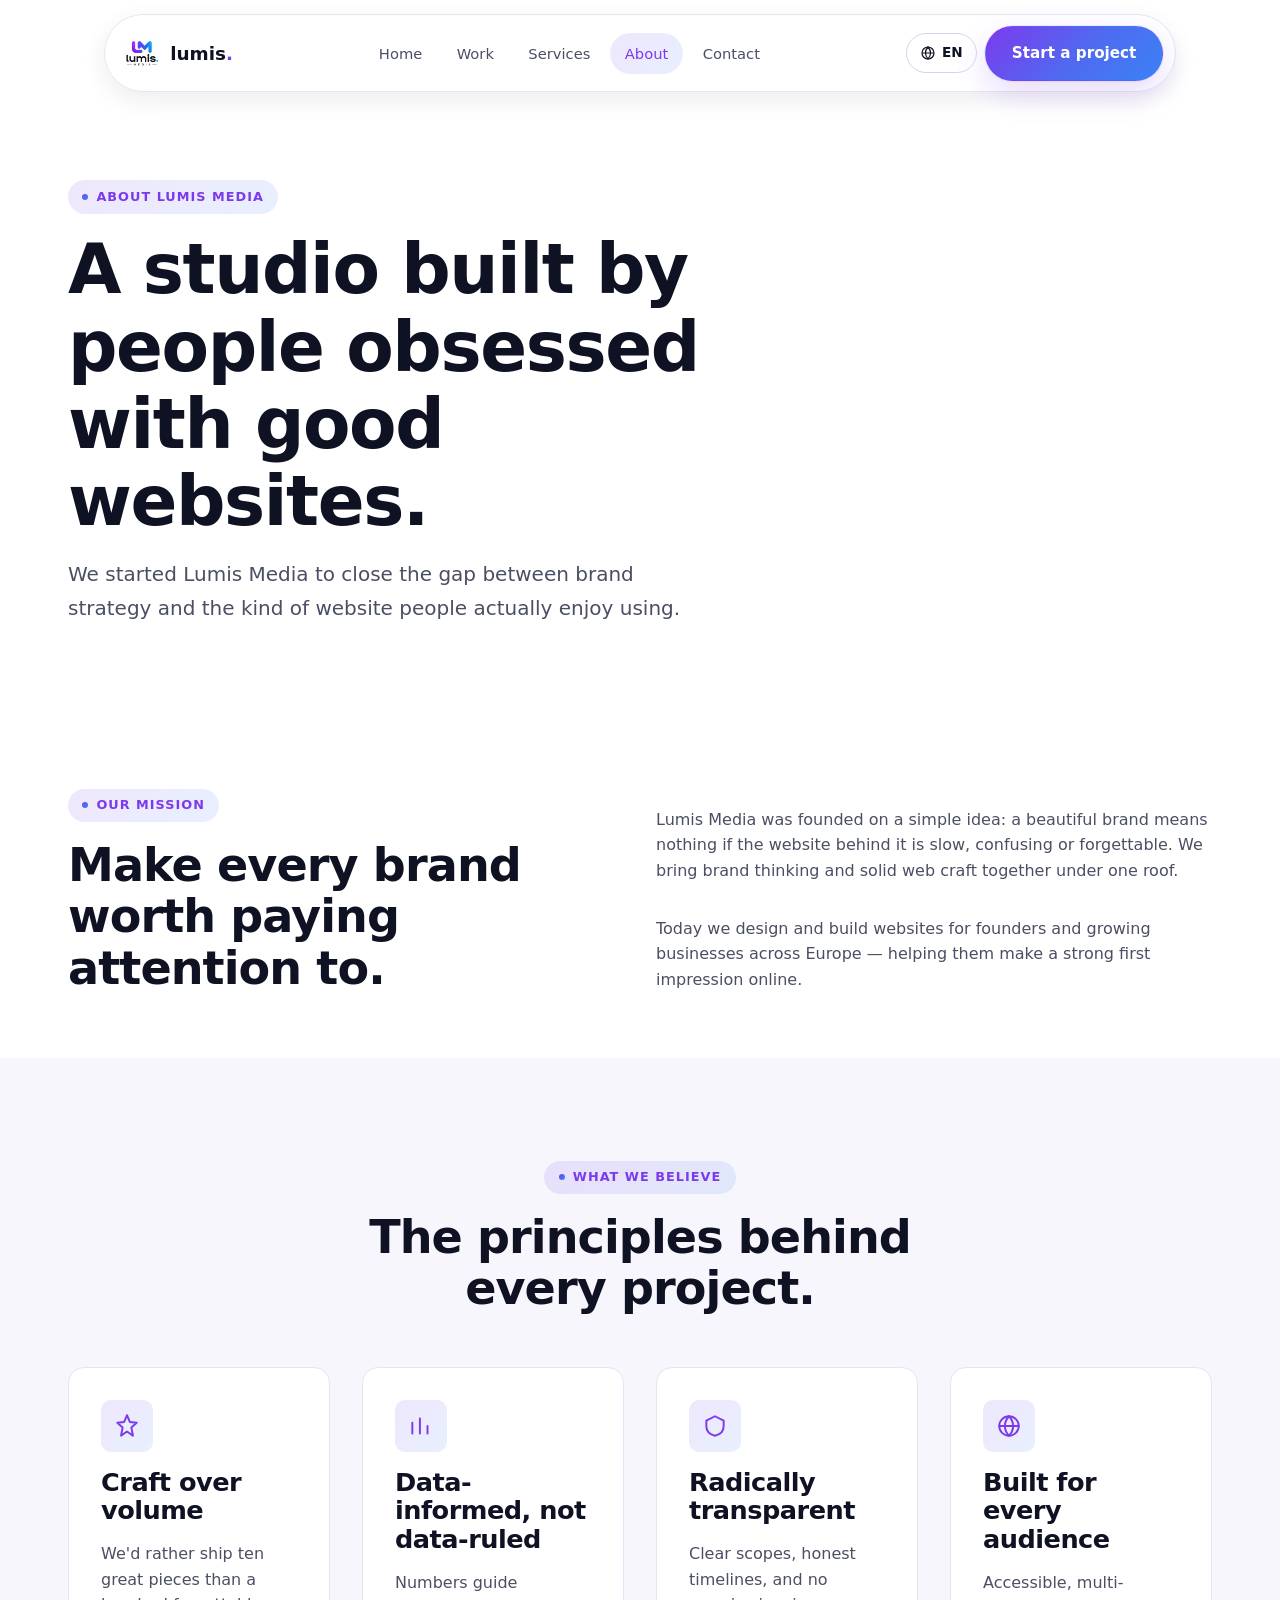
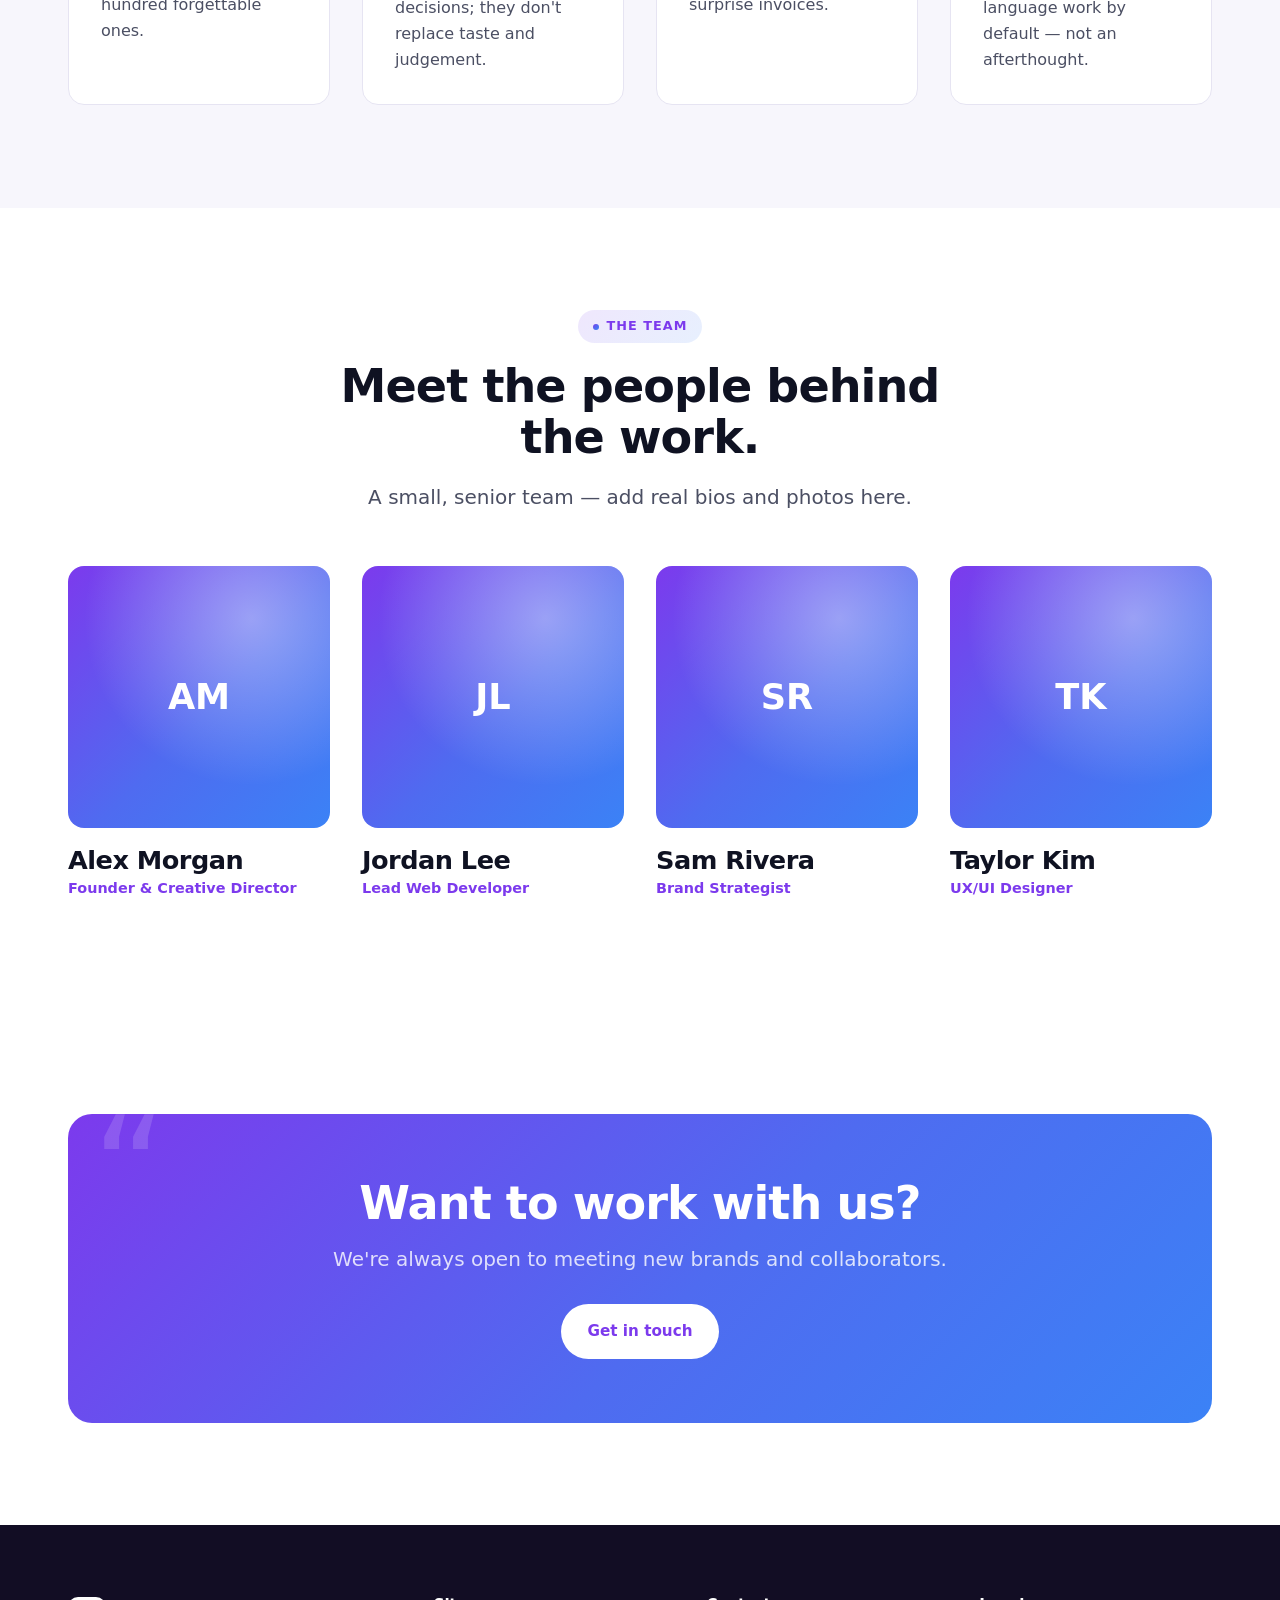
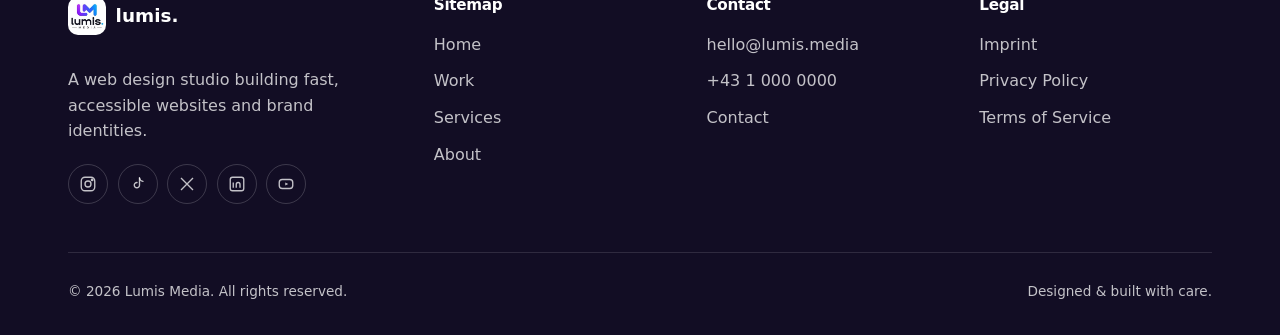
==== commit 6a72bc0f: "Add real social media links to footer Wire up Instagram, TikTok, X, LinkedIn, and YouTube footer ico" ====
--- a/about.html
+++ b/about.html
@@ -167,10 +167,11 @@
         </a>
         <p class="mt-2" style="max-width:32ch" data-i18n="common.footer.tagline">A creative media studio crafting stories, brands and campaigns that move audiences.</p>
         <div class="footer-social">
-          <a href="#" aria-label="Instagram"><svg viewBox="0 0 24 24" fill="none" stroke="currentColor" stroke-width="1.8"><rect x="3" y="3" width="18" height="18" rx="5"/><circle cx="12" cy="12" r="4"/><circle cx="17.5" cy="6.5" r="1"/></svg></a>
-          <a href="#" aria-label="LinkedIn"><svg viewBox="0 0 24 24" fill="none" stroke="currentColor" stroke-width="1.8"><rect x="3" y="3" width="18" height="18" rx="3"/><path d="M7 10v7M7 7v.01M11 17v-4.5a2.5 2.5 0 0 1 5 0V17"/></svg></a>
-          <a href="#" aria-label="X (Twitter)"><svg viewBox="0 0 24 24" fill="none" stroke="currentColor" stroke-width="1.8"><path d="M4 4l16 16M20 4L4 20"/></svg></a>
-          <a href="#" aria-label="YouTube"><svg viewBox="0 0 24 24" fill="none" stroke="currentColor" stroke-width="1.8"><rect x="3" y="6" width="18" height="12" rx="4"/><path d="M11 10l4 2-4 2z" fill="currentColor" stroke="none"/></svg></a>
+          <a href="https://www.instagram.com/lumis_media/" target="_blank" rel="noopener noreferrer" aria-label="Instagram"><svg viewBox="0 0 24 24" fill="none" stroke="currentColor" stroke-width="1.8"><rect x="3" y="3" width="18" height="18" rx="5"/><circle cx="12" cy="12" r="4"/><circle cx="17.5" cy="6.5" r="1"/></svg></a>
+          <a href="https://www.tiktok.com/@lumis_media?lang=de-DE" target="_blank" rel="noopener noreferrer" aria-label="TikTok"><svg viewBox="0 0 24 24" fill="none" stroke="currentColor" stroke-width="1.8" stroke-linecap="round" stroke-linejoin="round"><path d="M14 4v9.5a3.5 3.5 0 1 1-3.3-3.49"/><path d="M14 4c.4 2.4 2.2 4.2 4.6 4.5"/></svg></a>
+          <a href="https://x.com/Lumismedia" target="_blank" rel="noopener noreferrer" aria-label="X (Twitter)"><svg viewBox="0 0 24 24" fill="none" stroke="currentColor" stroke-width="1.8"><path d="M4 4l16 16M20 4L4 20"/></svg></a>
+          <a href="https://www.linkedin.com/in/lumis-media-114449420/" target="_blank" rel="noopener noreferrer" aria-label="LinkedIn"><svg viewBox="0 0 24 24" fill="none" stroke="currentColor" stroke-width="1.8"><rect x="3" y="3" width="18" height="18" rx="3"/><path d="M7 10v7M7 7v.01M11 17v-4.5a2.5 2.5 0 0 1 5 0V17"/></svg></a>
+          <a href="https://www.youtube.com/channel/UCOdUq0qNI40Kn8Vr9n3t4QQ" target="_blank" rel="noopener noreferrer" aria-label="YouTube"><svg viewBox="0 0 24 24" fill="none" stroke="currentColor" stroke-width="1.8"><rect x="3" y="6" width="18" height="12" rx="4"/><path d="M11 10l4 2-4 2z" fill="currentColor" stroke="none"/></svg></a>
         </div>
       </div>
       <div>
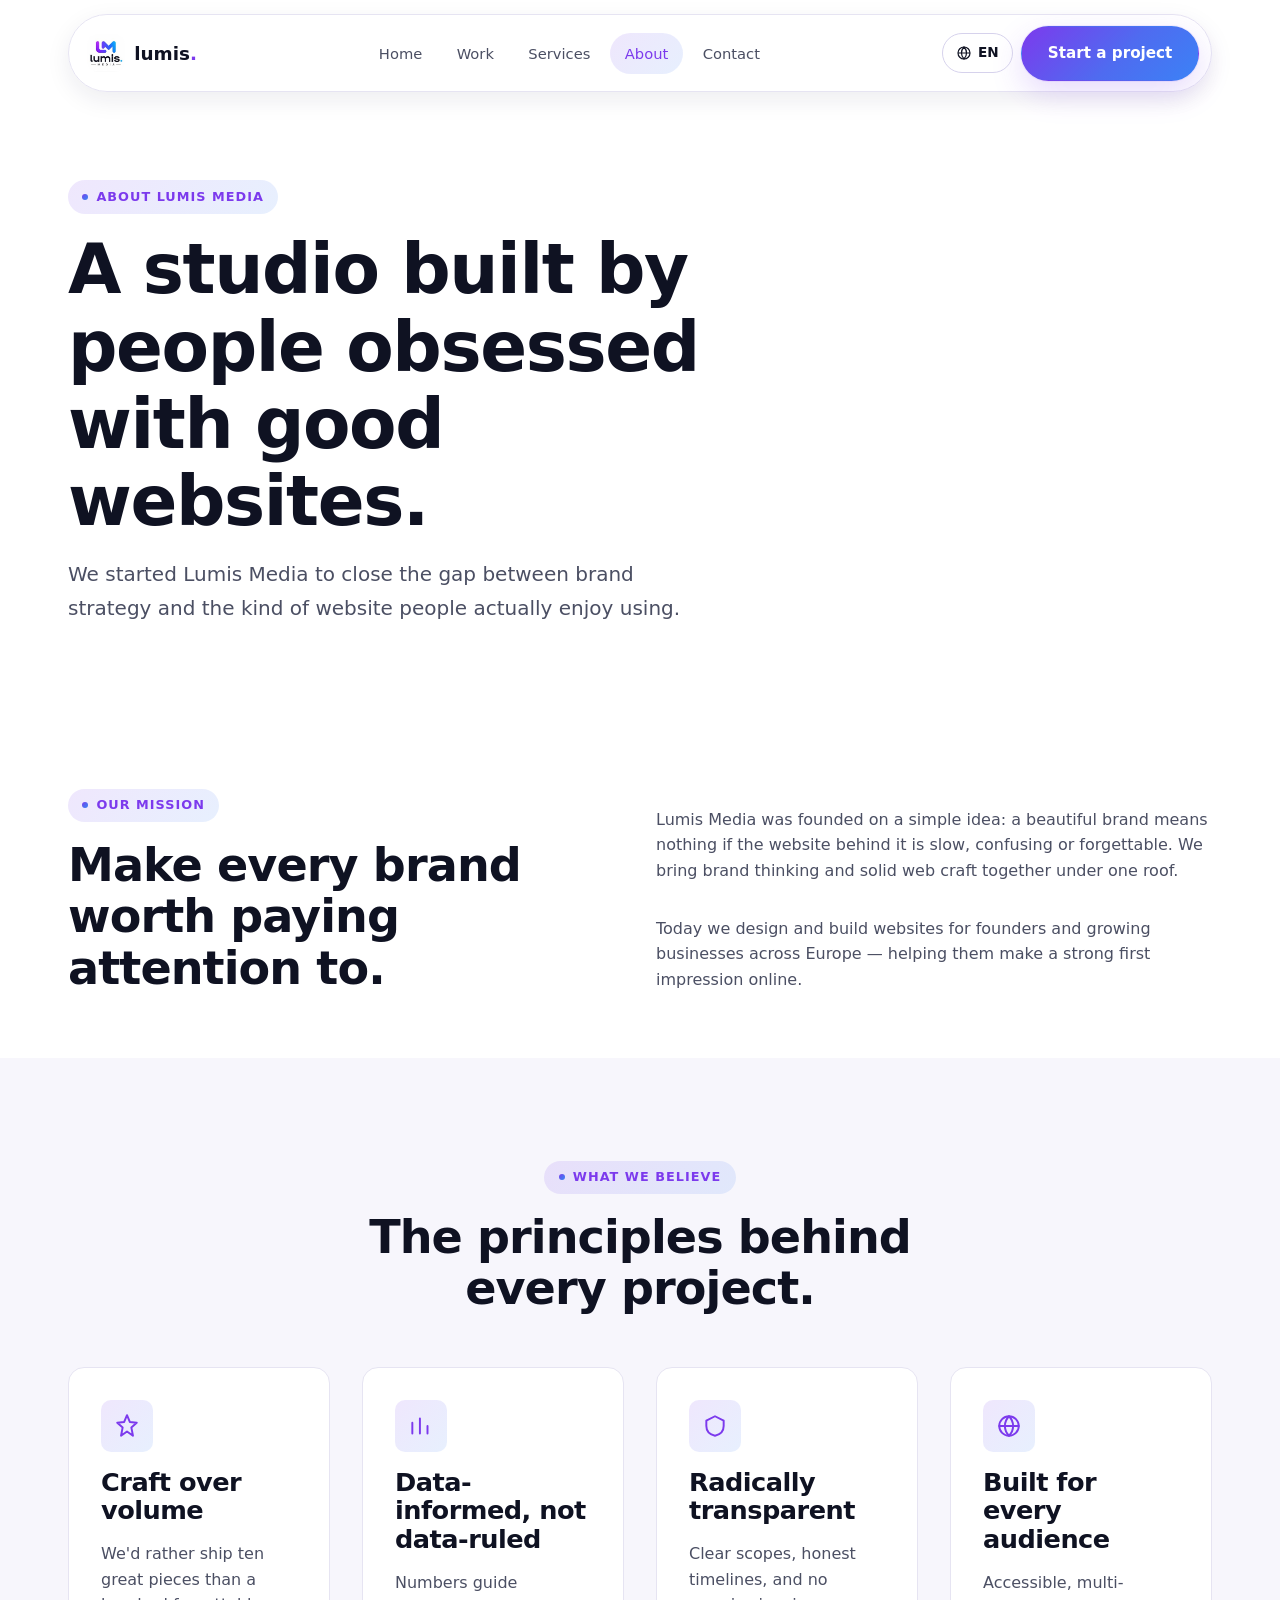
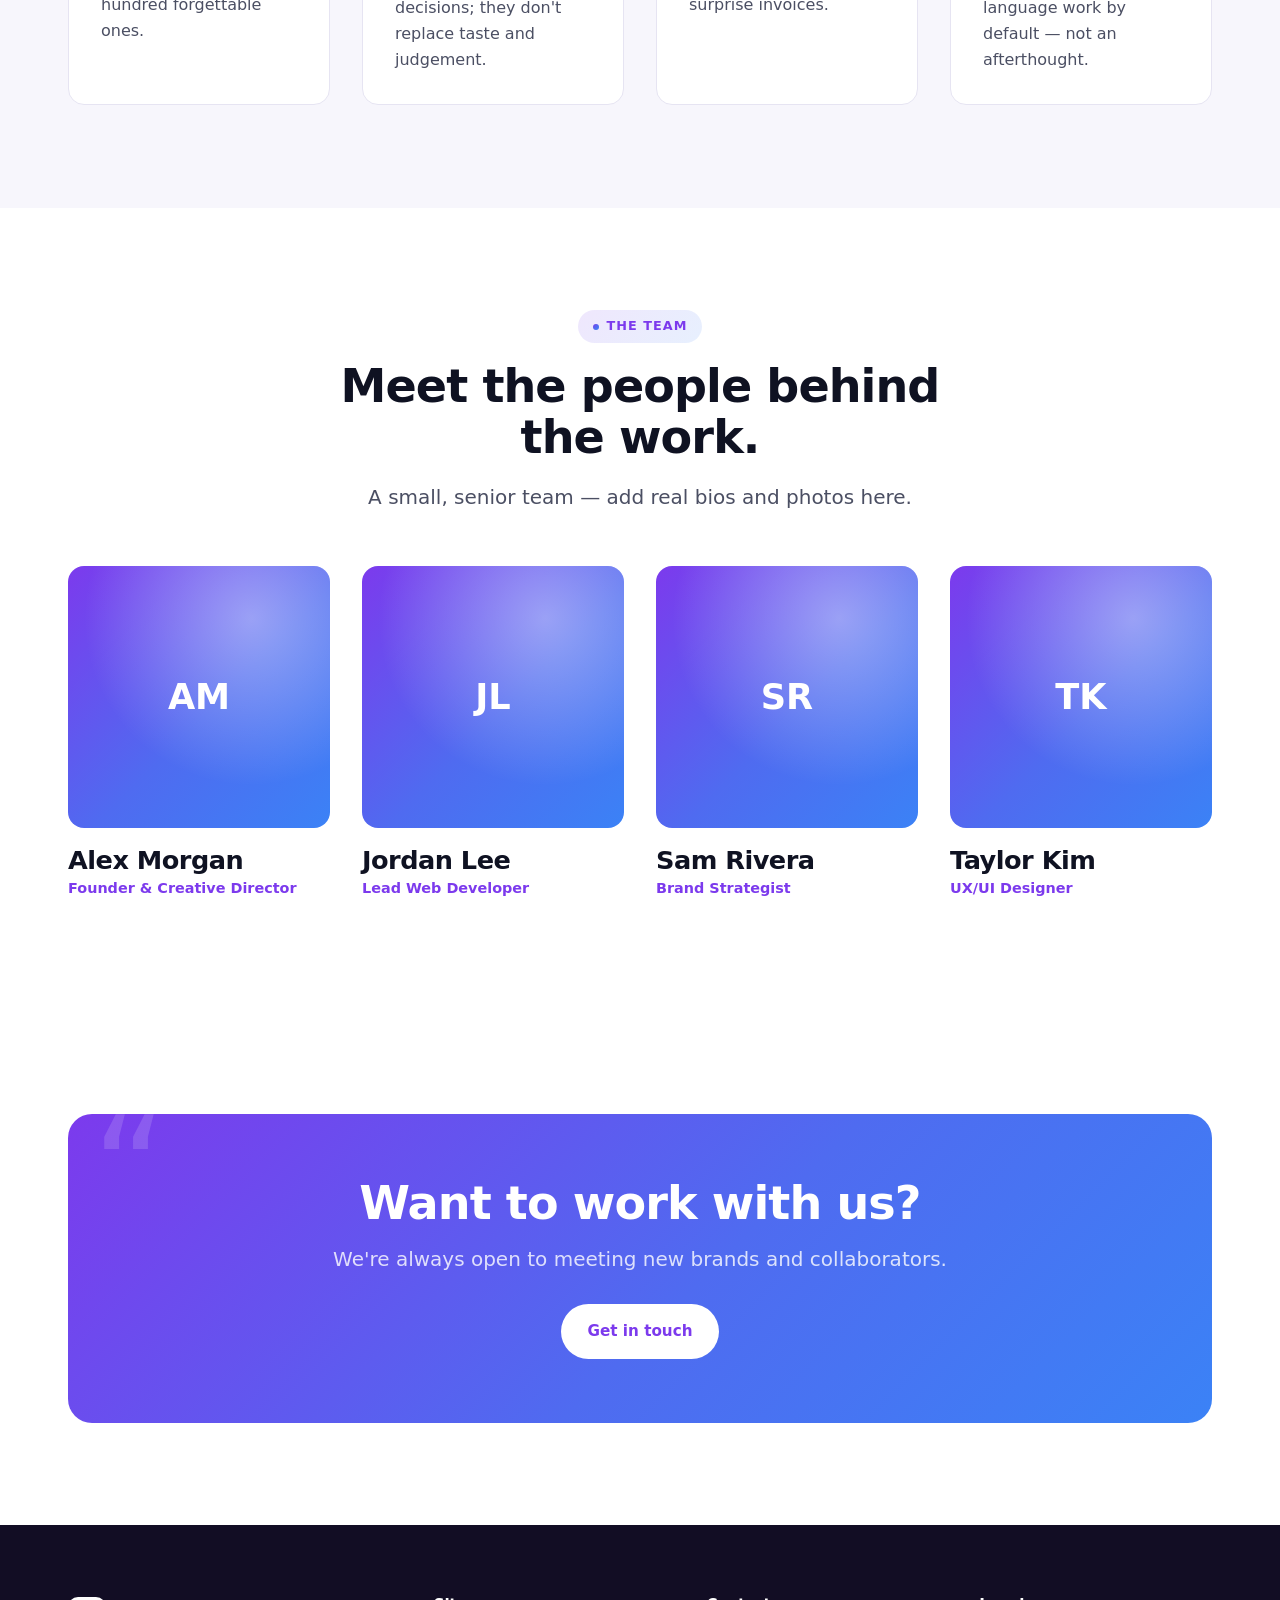
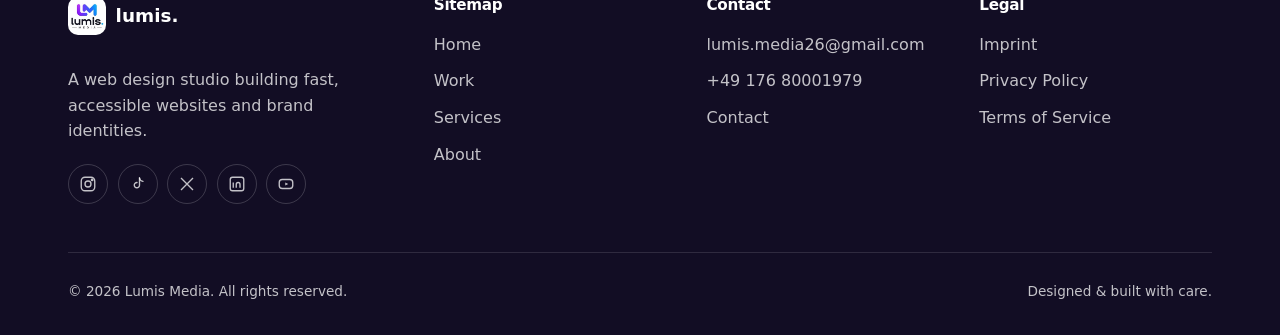
==== commit 462758c3: "Add legal imprint page and fix real contact details Add imprint.html with the legally required infor" ====
--- a/about.html
+++ b/about.html
@@ -186,15 +186,15 @@
       <div>
         <h4 data-i18n="common.footer.col_contact">Contact</h4>
         <ul>
-          <li><a href="mailto:hello@lumis.media">hello@lumis.media</a></li>
-          <li><a href="tel:+43100000000">+43 1 000 0000</a></li>
+          <li><a href="mailto:lumis.media26@gmail.com">lumis.media26@gmail.com</a></li>
+          <li><a href="tel:+4917680001979">+49 176 80001979</a></li>
           <li><a href="contact.html" data-i18n="common.nav.contact">Contact</a></li>
         </ul>
       </div>
       <div>
         <h4 data-i18n="common.footer.col_legal">Legal</h4>
         <ul>
-          <li><a href="#" data-i18n="common.footer.imprint">Imprint</a></li>
+          <li><a href="imprint.html" data-i18n="common.footer.imprint">Imprint</a></li>
           <li><a href="#" data-i18n="common.footer.privacy">Privacy Policy</a></li>
           <li><a href="#" data-i18n="common.footer.terms">Terms of Service</a></li>
         </ul>
--- a/assets/css/styles.css
+++ b/assets/css/styles.css
@@ -226,9 +226,7 @@
   padding-top: 0.9rem;
 }
 .navbar {
-  max-width: var(--container-max);
-  margin-inline: auto;
-  margin-inline: max(1rem, calc((100vw - var(--container-max)) / 2 + 1rem));
+  width: 100%;
   display: flex;
   align-items: center;
   justify-content: space-between;
@@ -242,12 +240,13 @@
   box-shadow: var(--shadow-md);
 }
 
-.brand { display: flex; align-items: center; gap: 0.6rem; font-family: var(--font-display); font-weight: 700; }
-.brand img { width: 38px; height: 38px; border-radius: 10px; }
-.brand-word { font-size: 1.15rem; color: var(--color-text); }
+.brand { display: flex; align-items: center; gap: 0.6rem; font-family: var(--font-display); font-weight: 700; flex-shrink: 0; }
+.brand img { width: 38px; height: 38px; border-radius: 10px; flex-shrink: 0; }
+.brand-word { font-size: 1.15rem; color: var(--color-text); white-space: nowrap; }
 .brand-word span { color: var(--color-primary); }
 
-.nav-links { display: flex; align-items: center; gap: 0.35rem; }
+.nav-links { display: flex; align-items: center; gap: 0.35rem; flex-shrink: 0; }
+.nav-links a { white-space: nowrap; }
 .nav-links a {
   padding: 0.55rem 0.9rem;
   border-radius: var(--radius-pill);
@@ -258,7 +257,7 @@
 }
 .nav-links a:hover, .nav-links a[aria-current="page"] { background: var(--gradient-brand-soft); color: var(--color-primary); }
 
-.nav-actions { display: flex; align-items: center; gap: 0.5rem; }
+.nav-actions { display: flex; align-items: center; gap: 0.5rem; flex-shrink: 0; }
 
 .lang-switch { position: relative; }
 .lang-btn {
@@ -293,7 +292,7 @@
   align-items: center; justify-content: center; border: none;
 }
 
-@media (max-width: 860px) {
+@media (max-width: 1100px) {
   .nav-links { display: none; }
   .nav-toggle { display: inline-flex; }
 }
@@ -336,7 +335,7 @@
 }
 .hero-bg-blob {
   position: absolute;
-  inset: -20% -10% auto auto;
+  inset: 4% -10% auto auto;
   width: min(60vw, 720px);
   aspect-ratio: 1;
   background: var(--gradient-brand);
@@ -635,3 +634,11 @@
   animation: skeleton-loading 1.4s ease infinite;
 }
 @keyframes skeleton-loading { 0% { background-position: 100% 50%; } 100% { background-position: 0 50%; } }
+
+/* ---------- Legal content (Imprint / Privacy / Terms) ---------- */
+.legal-content { max-width: 680px; }
+.legal-content h2 { font-size: 1.2rem; margin-top: 2.25rem; margin-bottom: 0.6rem; }
+.legal-content h2:first-child { margin-top: 0; }
+.legal-content p { color: var(--color-text-muted); margin-bottom: 1rem; }
+.legal-content a { color: var(--color-primary); text-decoration: underline; text-underline-offset: 2px; }
+.legal-content a:hover { color: var(--color-primary-dark); }
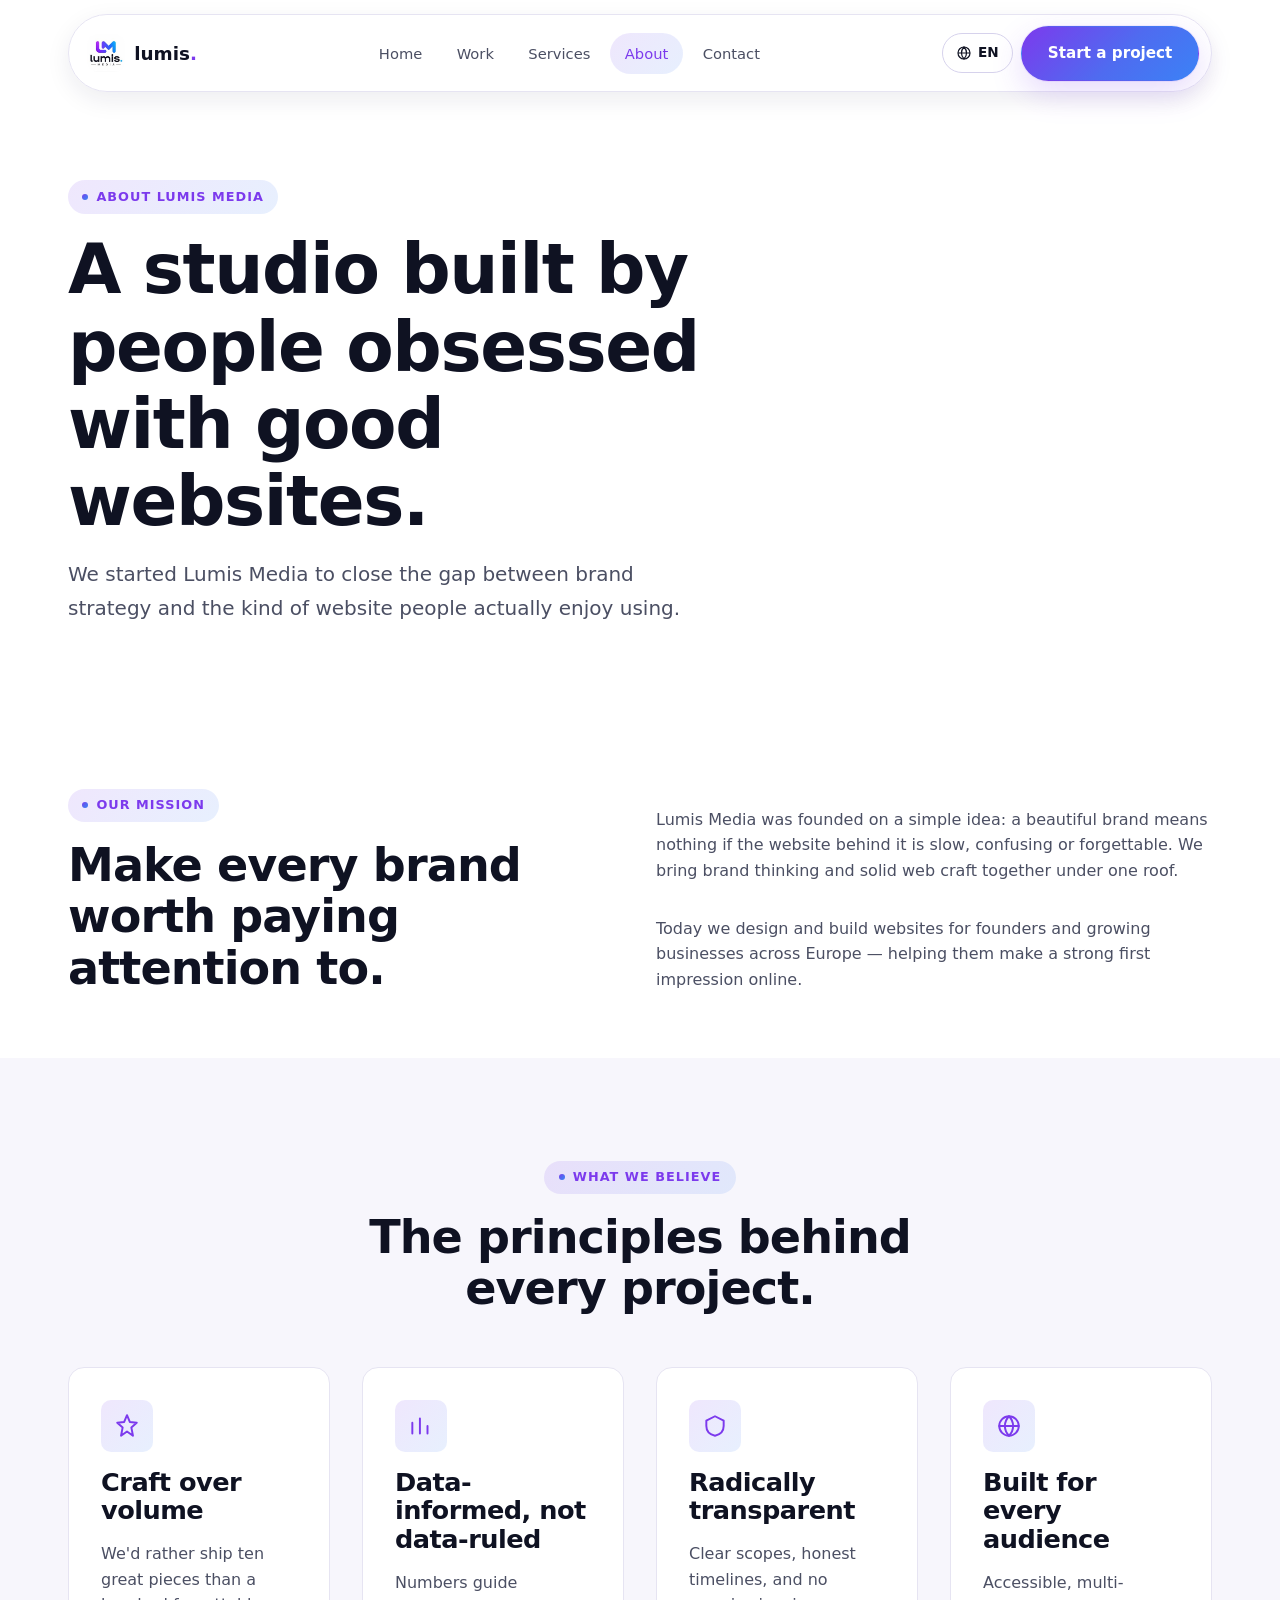
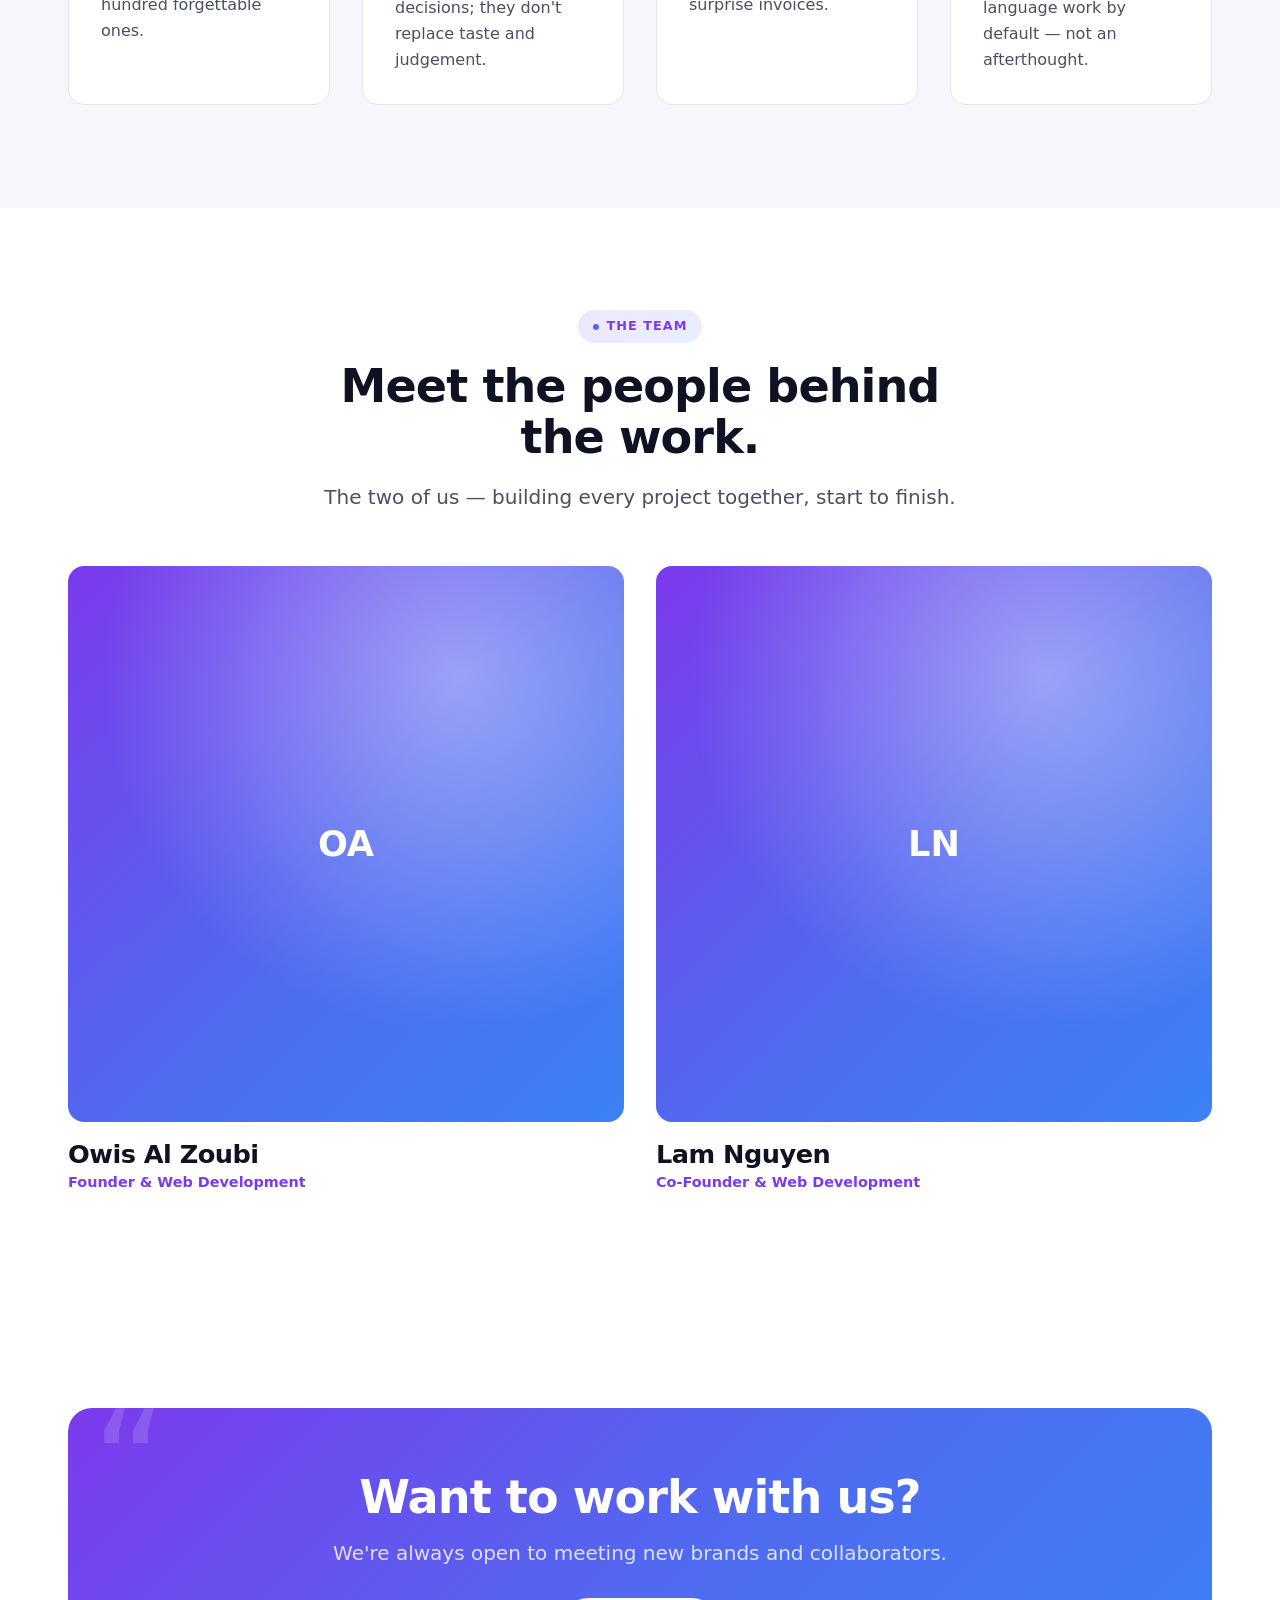
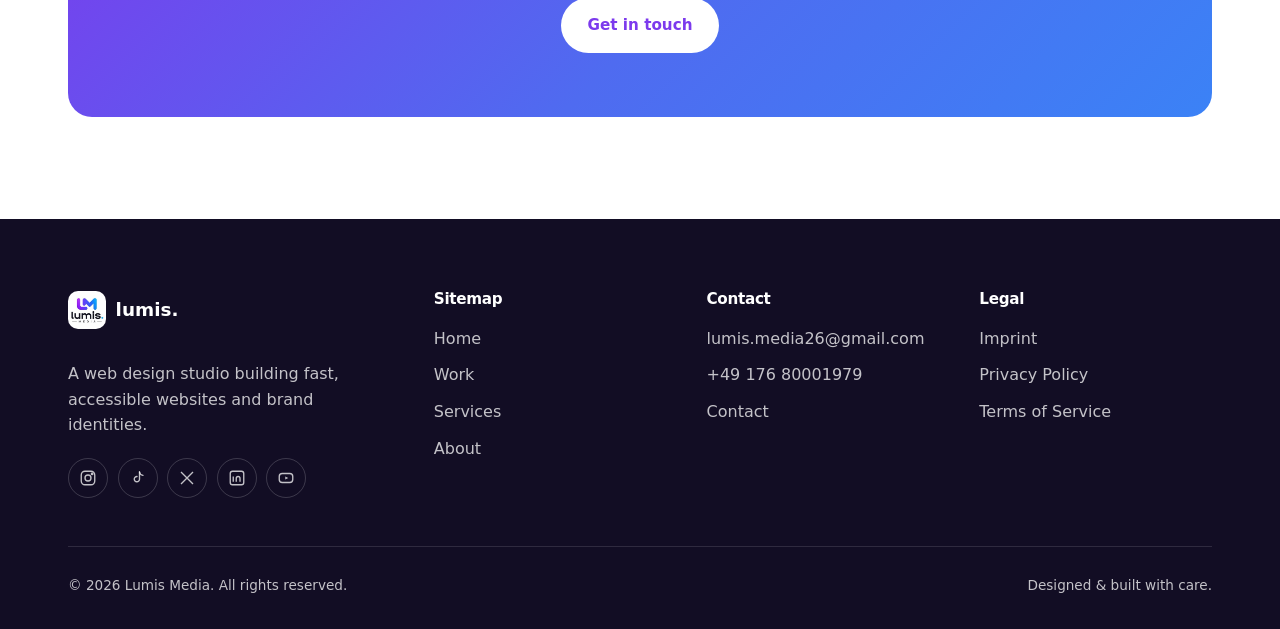
==== commit 7a61c175: "Replace placeholder team with the real two-person team Swap the four fictional team members for the " ====
--- a/about.html
+++ b/about.html
@@ -118,28 +118,18 @@
       <div class="section-head center" data-reveal>
         <span class="eyebrow" data-i18n="about.team.eyebrow">The team</span>
         <h2 data-i18n="about.team.title">Meet the people behind the work.</h2>
-        <p class="text-lead mt-1" data-i18n="about.team.text">A small, senior team — add real bios and photos here.</p>
-      </div>
-      <div class="grid grid-4">
+        <p class="text-lead mt-1" data-i18n="about.team.text">The two of us — building every project together, start to finish.</p>
+      </div>
+      <div class="grid grid-2">
         <div class="team-card" data-reveal>
-          <div class="team-avatar">AM</div>
-          <h3 data-i18n="about.team.t1_name">Alex Morgan</h3>
-          <p class="team-role" data-i18n="about.team.t1_role">Founder & Creative Director</p>
+          <div class="team-avatar">OA</div>
+          <h3 data-i18n="about.team.t1_name">Owis Al Zoubi</h3>
+          <p class="team-role" data-i18n="about.team.t1_role">Founder & Web Development</p>
         </div>
         <div class="team-card" data-reveal data-reveal-delay="1">
-          <div class="team-avatar">JL</div>
-          <h3 data-i18n="about.team.t2_name">Jordan Lee</h3>
-          <p class="team-role" data-i18n="about.team.t2_role">Head of Video Production</p>
-        </div>
-        <div class="team-card" data-reveal data-reveal-delay="2">
-          <div class="team-avatar">SR</div>
-          <h3 data-i18n="about.team.t3_name">Sam Rivera</h3>
-          <p class="team-role" data-i18n="about.team.t3_role">Brand Strategist</p>
-        </div>
-        <div class="team-card" data-reveal data-reveal-delay="3">
-          <div class="team-avatar">TK</div>
-          <h3 data-i18n="about.team.t4_name">Taylor Kim</h3>
-          <p class="team-role" data-i18n="about.team.t4_role">Social & Growth Lead</p>
+          <div class="team-avatar">LN</div>
+          <h3 data-i18n="about.team.t2_name">Lam Nguyen</h3>
+          <p class="team-role" data-i18n="about.team.t2_role">Co-Founder & Web Development</p>
         </div>
       </div>
     </div>
